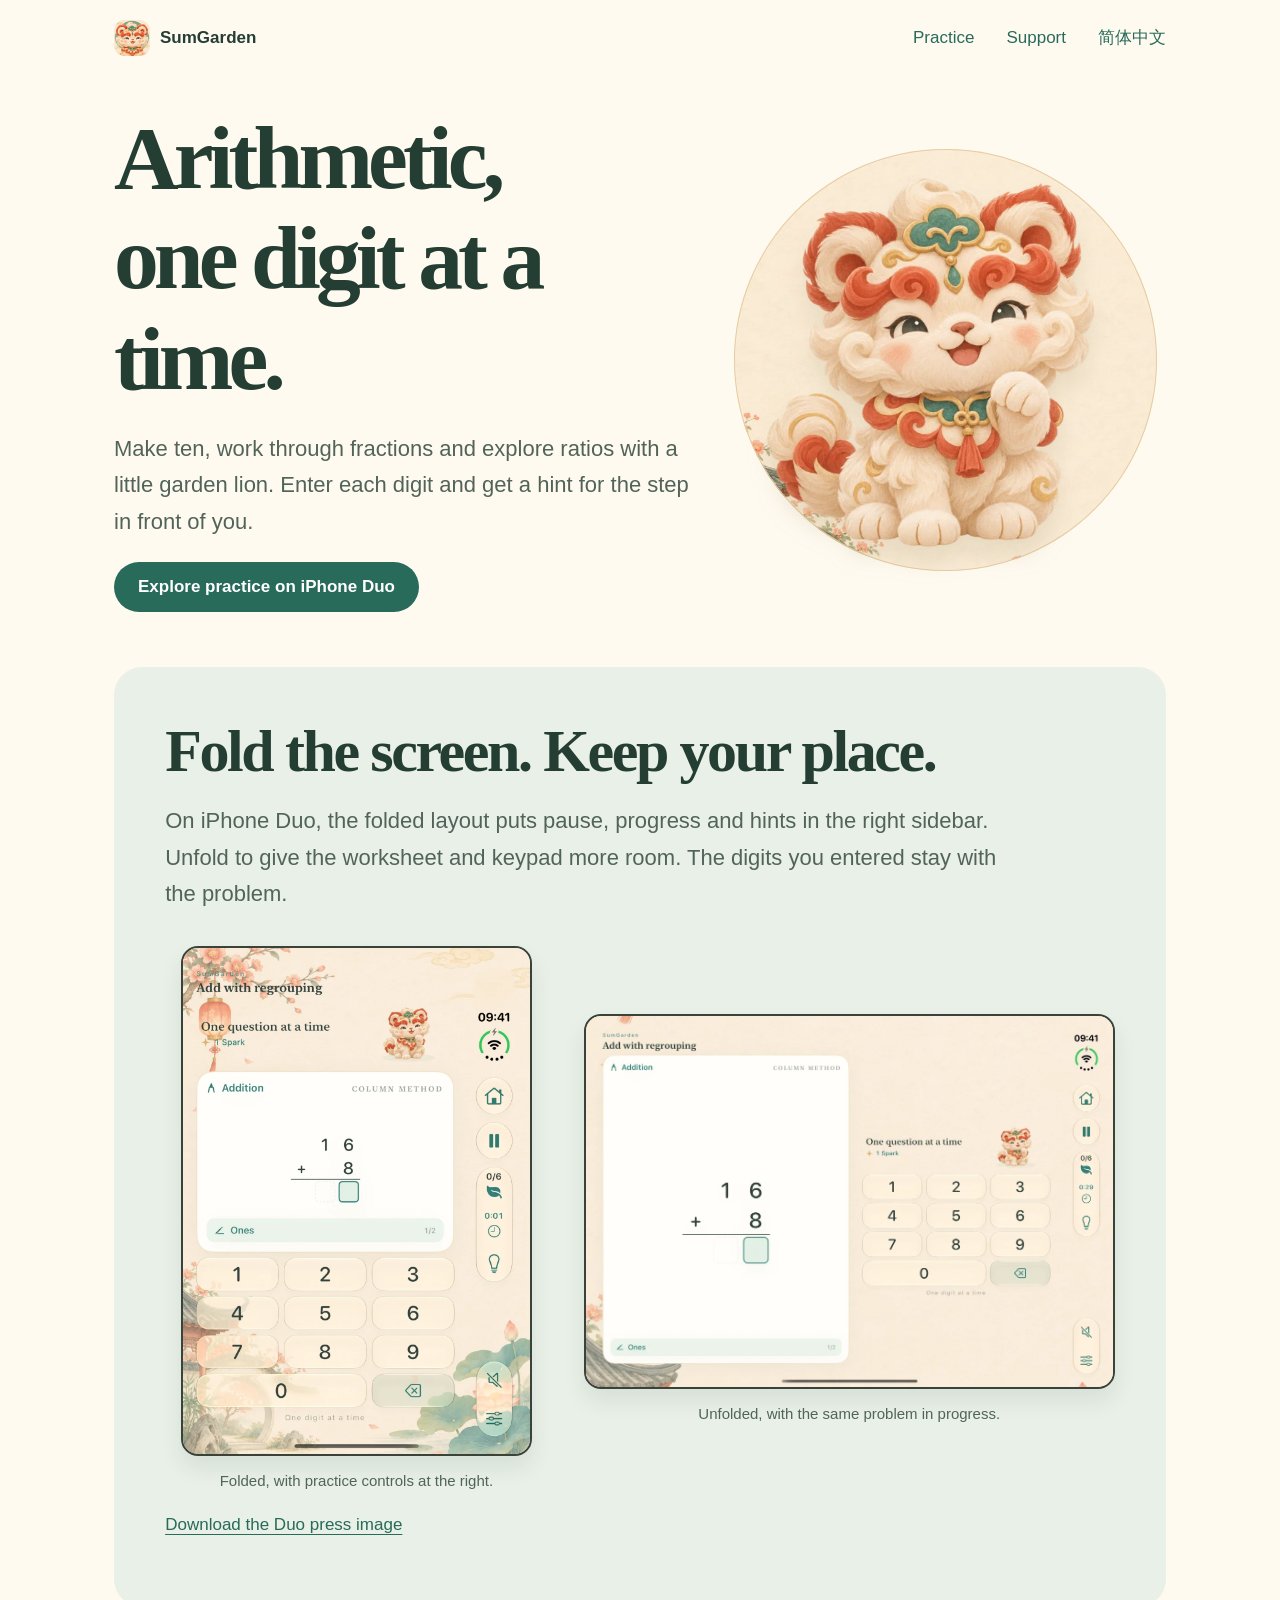
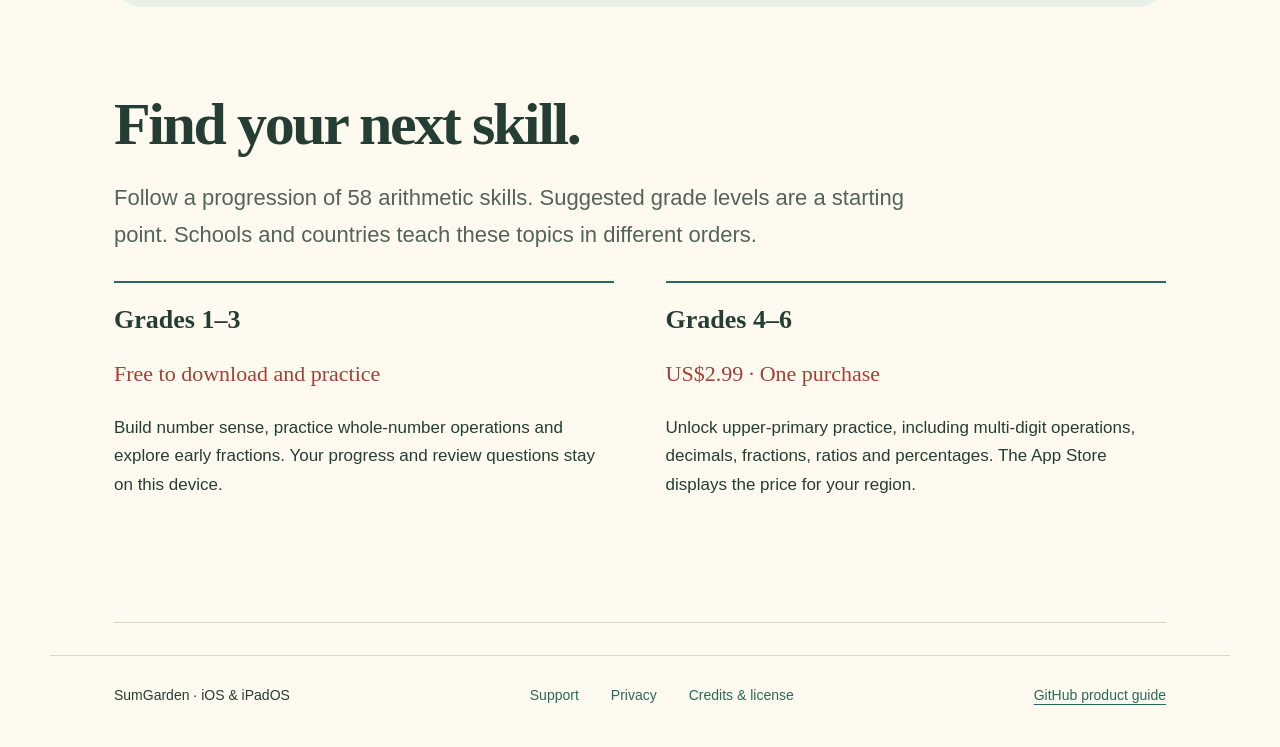
==== en/index.html @ 5d45c1f8 "Publish bilingual SumGarden guide and iPhone Duo screenshots" ====
<!doctype html><html lang="en"><head><meta charset="utf-8"><meta name="viewport" content="width=device-width,initial-scale=1"><meta name="description" content="Make ten, work through fractions and explore ratios with a little garden lion. Enter each digit and get a hint for the step in front of you."><title>SumGarden · SumGarden</title><link rel="icon" href="../assets/icon.png"><link rel="stylesheet" href="../style.css"><link rel="alternate" hreflang="zh-Hans" href="https://gptalgopro.github.io/SumGarden-Guide/zh/"></head><body><a class="skip" href="#main">Skip to content</a><header><a class="brand" href="./"><img alt="" src="../assets/icon.png">SumGarden</a><nav><a href="./#practice">Practice</a><a href="support/">Support</a><a href="../zh/">简体中文</a></nav></header><main id="main"><section class="hero"><div><h1>Arithmetic,<br>one digit at a time.</h1><p>Make ten, work through fractions and explore ratios with a little garden lion. Enter each digit and get a hint for the step in front of you.</p><a class="action" href="#duo">Explore practice on iPhone Duo</a></div><div class="hero-art"><img src="../assets/lion.webp" alt="SumGarden"></div></section><section id="duo" class="duo"><h2>Fold the screen. Keep your place.</h2><p class="intro">On iPhone Duo, the folded layout puts pause, progress and hints in the right sidebar. Unfold to give the worksheet and keypad more room. The digits you entered stay with the problem.</p><div class="gallery"><figure><a href="../assets/en-folded.webp"><img src="../assets/en-folded.webp" loading="lazy" alt="Folded, with practice controls at the right."></a><figcaption>Folded, with practice controls at the right.</figcaption></figure><figure><a href="../assets/en-open.webp"><img src="../assets/en-open.webp" loading="lazy" alt="Unfolded, with the same problem in progress."></a><figcaption>Unfolded, with the same problem in progress.</figcaption></figure></div><p><a href="../assets/en-duo-promo.png" download>Download the Duo press image</a></p></section><section id="practice" class="section"><h2>Find your next skill.</h2><p class="intro">Follow a progression of 58 arithmetic skills. Suggested grade levels are a starting point. Schools and countries teach these topics in different orders.</p><div class="columns"><article><h3>Grades 1–3</h3><p class="price">Free to download and practice</p><p>Build number sense, practice whole-number operations and explore early fractions. Your progress and review questions stay on this device.</p></article><article><h3>Grades 4–6</h3><p class="price">US$2.99 · One purchase</p><p>Unlock upper-primary practice, including multi-digit operations, decimals, fractions, ratios and percentages. The App Store displays the price for your region.</p></article></div></section></main><footer><span>SumGarden · iOS &amp; iPadOS</span><nav><a href="support/">Support</a><a href="privacy/">Privacy</a><a href="credits/">Credits &amp; license</a></nav><a href="https://github.com/GPTAlgoPro/SumGarden-Guide#readme">GitHub product guide</a></footer></body></html>
---- style.css ----
:root{color-scheme:light;--paper:#fffaf0;--ink:#243e34;--jade:#286b5b;--dim:#526459;--line:#d7d7c1;--red:#a44032}
*{box-sizing:border-box}html{scroll-behavior:smooth}body{margin:0;background:var(--paper);color:var(--ink);font:17px/1.65 -apple-system,BlinkMacSystemFont,"PingFang SC",sans-serif}a{color:var(--jade);text-underline-offset:.25em}a:focus-visible,summary:focus-visible{outline:3px solid var(--red);outline-offset:4px}img{max-width:100%;display:block}header,main,footer{max-width:1180px;margin:auto;padding-inline:clamp(20px,5vw,72px)}header,footer,nav{display:flex;align-items:center;justify-content:space-between;gap:20px}header{padding-block:20px}nav{gap:clamp(14px,3vw,32px);flex-wrap:wrap}nav a,.brand{text-decoration:none}.brand{display:flex;align-items:center;gap:10px;color:var(--ink);font-weight:700}.brand img{width:36px;border-radius:10px}.lang{border-bottom:1px solid var(--jade)}h1,h2,h3{font-family:Baskervville,"Songti SC",Georgia,serif;line-height:1.12;text-wrap:balance;margin:0}h1{font-size:clamp(46px,7vw,92px);letter-spacing:-.055em}h2{font-size:clamp(34px,5vw,60px);letter-spacing:-.04em}h3{font-size:26px}.hero{display:grid;grid-template-columns:1.15fr .85fr;align-items:center;min-height:520px;padding-block:32px 55px;gap:16px}.hero p,.intro{max-width:38em;color:var(--dim);font-size:clamp(17px,1.8vw,22px)}.hero-art{position:relative;aspect-ratio:1;display:grid;place-items:center}.hero-art:before{content:"";position:absolute;inset:2%;border-radius:50%;background:#f3e4c6 url(assets/garden.webp) center 60% / cover;box-shadow:inset 0 0 0 1px #e7cda3}.hero-art img{position:relative;width:91%;filter:drop-shadow(0 16px 11px #826e4122)}.action{display:inline-block;background:var(--jade);color:#fff;border-radius:50px;text-decoration:none;font-weight:600;padding:11px 24px}.duo{padding:clamp(24px,4vw,52px);background:#e9f0e7;border-radius:28px}.duo .intro{margin:18px 0 34px}.gallery{display:grid;grid-template-columns:.9fr 1.25fr;gap:clamp(16px,3vw,36px);align-items:center}figure{margin:0}.gallery img,.screen img{border:2px solid #3b423a;border-radius:17px;box-shadow:0 12px 22px #15372c16;width:auto;max-height:510px;margin:auto}figcaption{margin:13px 0 0;text-align:center;color:var(--dim);font-size:15px}.section{padding:clamp(44px,7vw,84px) 0;border-bottom:1px solid var(--line)}.columns{display:grid;grid-template-columns:1fr 1fr;gap:clamp(22px,4vw,60px);margin-top:28px}.columns p,.doc p{max-width:65ch}.columns article{border-top:2px solid var(--jade);padding:22px 0}.price{color:var(--red);font-family:Georgia,serif;font-size:22px}.doc{min-height:66vh;max-width:880px;padding-block:48px}.doc h1{font-size:clamp(38px,6vw,66px)}.doc h2{font-size:27px;margin:35px 0 12px}.doc details{border-top:1px solid var(--line);padding:18px 0}.doc summary{cursor:pointer;font-weight:650}.doc p{color:var(--dim)}footer{margin-top:32px;padding-block:28px 40px;border-top:1px solid var(--line);flex-wrap:wrap;font-size:14px}.skip{position:absolute;top:-90px;background:#fff;padding:8px}.skip:focus{top:0}@media(max-width:680px){header{align-items:flex-start}nav{font-size:14px;gap:10px}.hero{grid-template-columns:1fr;min-height:0;padding:34px 0}.hero-art{width:min(75vw,300px);margin:auto}.gallery,.columns{grid-template-columns:1fr}.gallery img{max-height:390px}.duo{padding:22px 15px}.columns{gap:6px}.brand{white-space:nowrap}.doc{padding-top:28px}}@media(prefers-reduced-motion:reduce){html{scroll-behavior:auto}}
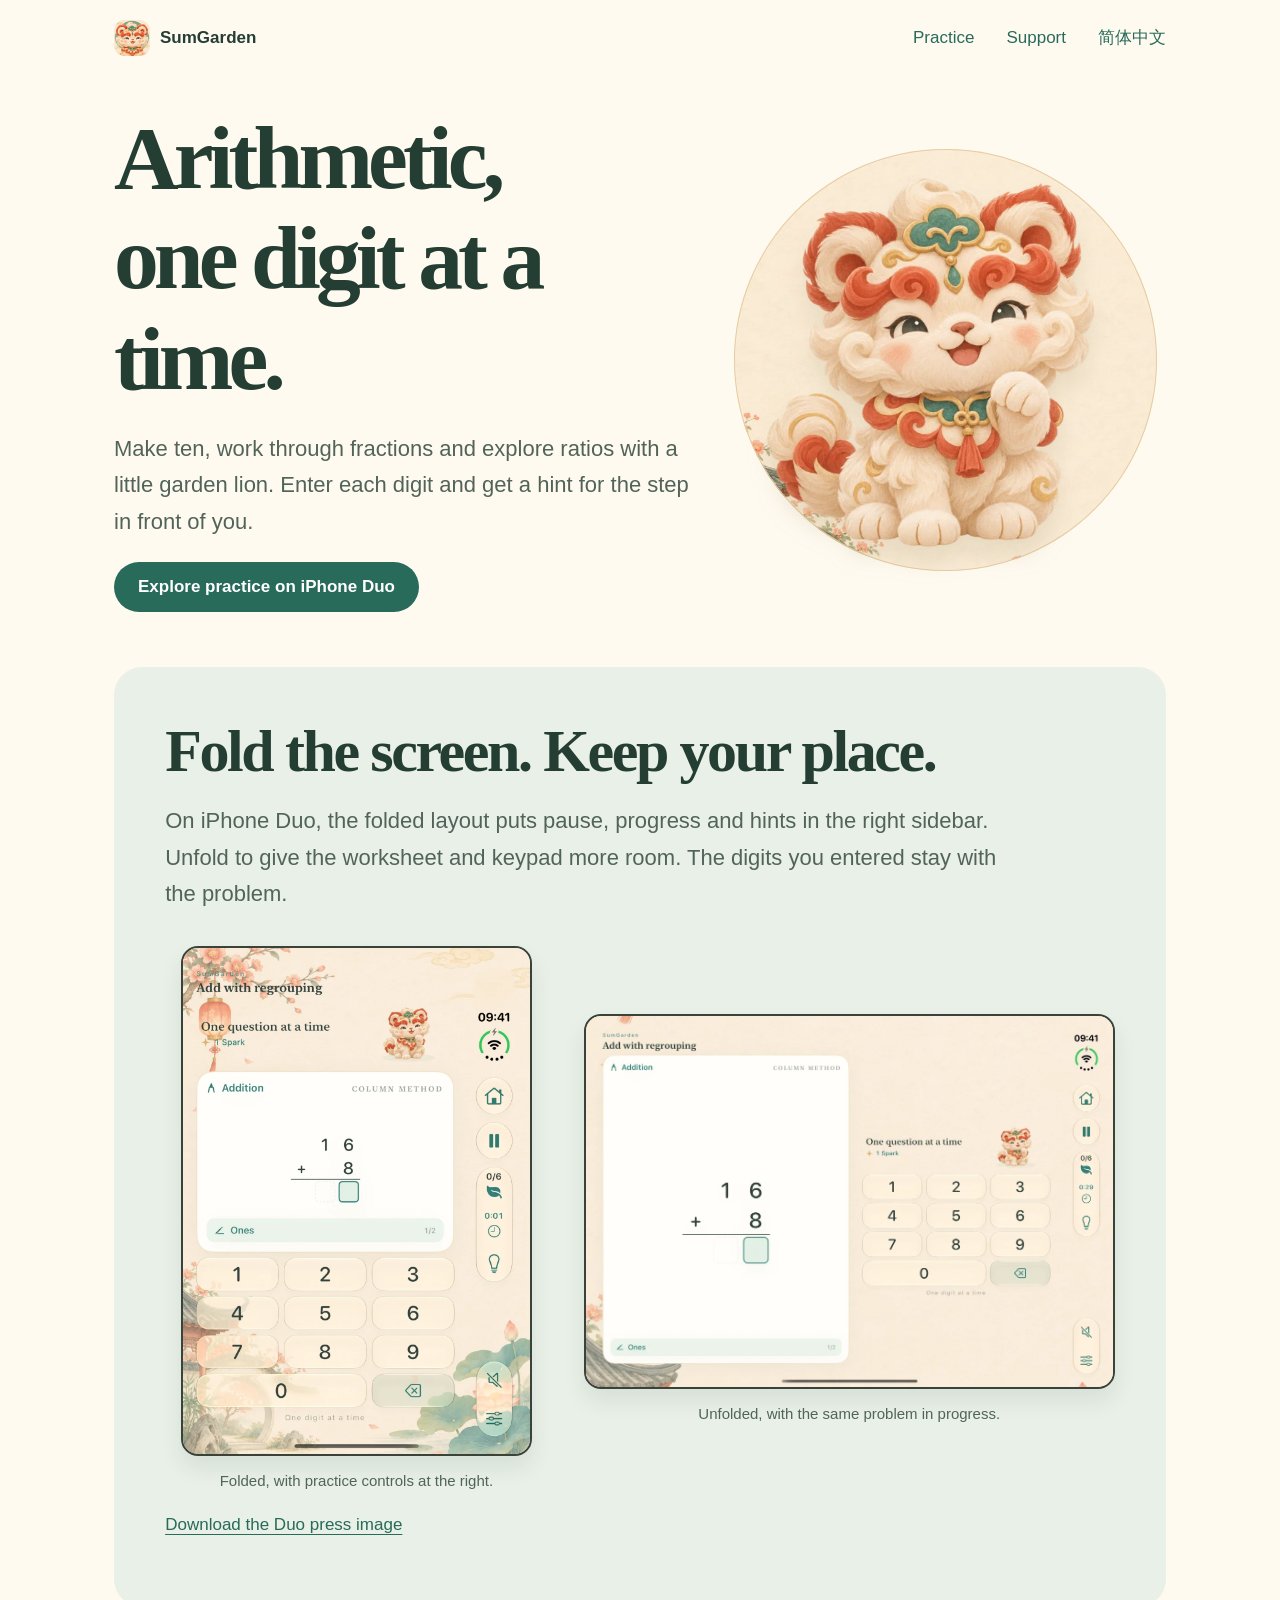
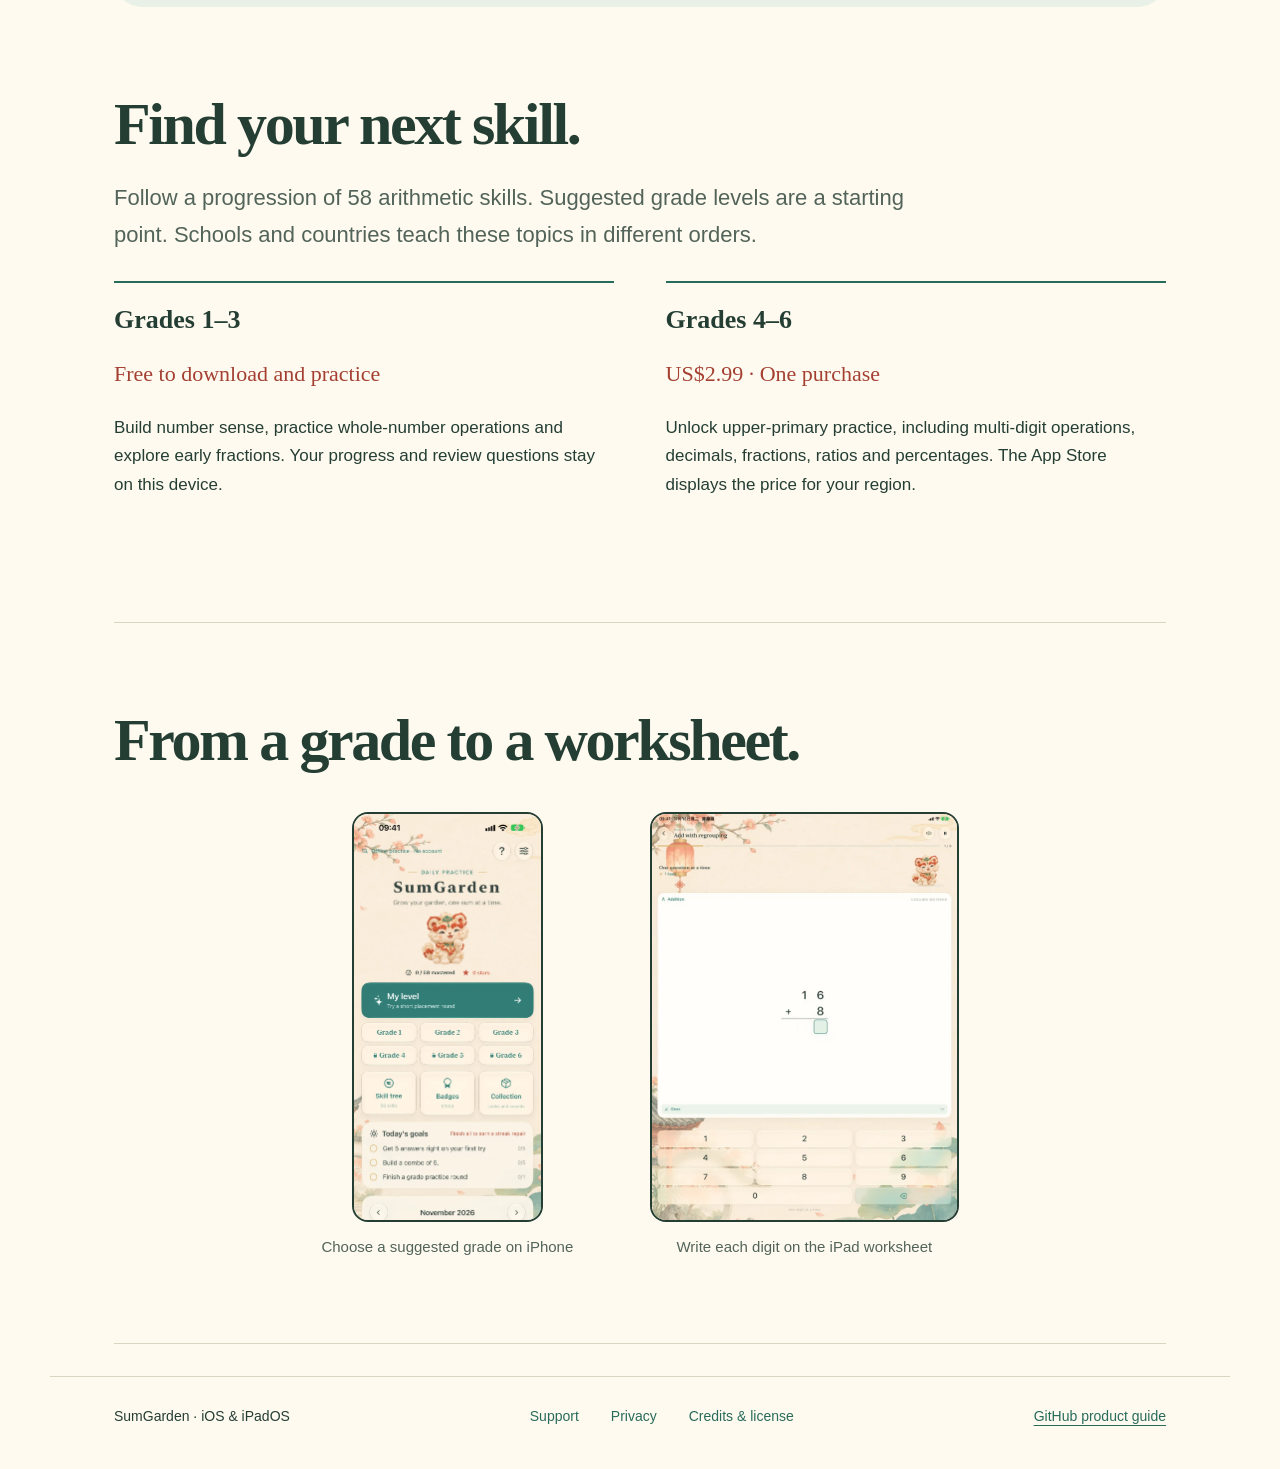
==== commit 8b5b0dee: "Show phone and iPad practice alongside Duo layouts" ====
--- a/en/index.html
+++ b/en/index.html
@@ -1 +1,143 @@
-<!doctype html><html lang="en"><head><meta charset="utf-8"><meta name="viewport" content="width=device-width,initial-scale=1"><meta name="description" content="Make ten, work through fractions and explore ratios with a little garden lion. Enter each digit and get a hint for the step in front of you."><title>SumGarden · SumGarden</title><link rel="icon" href="../assets/icon.png"><link rel="stylesheet" href="../style.css"><link rel="alternate" hreflang="zh-Hans" href="https://gptalgopro.github.io/SumGarden-Guide/zh/"></head><body><a class="skip" href="#main">Skip to content</a><header><a class="brand" href="./"><img alt="" src="../assets/icon.png">SumGarden</a><nav><a href="./#practice">Practice</a><a href="support/">Support</a><a href="../zh/">简体中文</a></nav></header><main id="main"><section class="hero"><div><h1>Arithmetic,<br>one digit at a time.</h1><p>Make ten, work through fractions and explore ratios with a little garden lion. Enter each digit and get a hint for the step in front of you.</p><a class="action" href="#duo">Explore practice on iPhone Duo</a></div><div class="hero-art"><img src="../assets/lion.webp" alt="SumGarden"></div></section><section id="duo" class="duo"><h2>Fold the screen. Keep your place.</h2><p class="intro">On iPhone Duo, the folded layout puts pause, progress and hints in the right sidebar. Unfold to give the worksheet and keypad more room. The digits you entered stay with the problem.</p><div class="gallery"><figure><a href="../assets/en-folded.webp"><img src="../assets/en-folded.webp" loading="lazy" alt="Folded, with practice controls at the right."></a><figcaption>Folded, with practice controls at the right.</figcaption></figure><figure><a href="../assets/en-open.webp"><img src="../assets/en-open.webp" loading="lazy" alt="Unfolded, with the same problem in progress."></a><figcaption>Unfolded, with the same problem in progress.</figcaption></figure></div><p><a href="../assets/en-duo-promo.png" download>Download the Duo press image</a></p></section><section id="practice" class="section"><h2>Find your next skill.</h2><p class="intro">Follow a progression of 58 arithmetic skills. Suggested grade levels are a starting point. Schools and countries teach these topics in different orders.</p><div class="columns"><article><h3>Grades 1–3</h3><p class="price">Free to download and practice</p><p>Build number sense, practice whole-number operations and explore early fractions. Your progress and review questions stay on this device.</p></article><article><h3>Grades 4–6</h3><p class="price">US$2.99 · One purchase</p><p>Unlock upper-primary practice, including multi-digit operations, decimals, fractions, ratios and percentages. The App Store displays the price for your region.</p></article></div></section></main><footer><span>SumGarden · iOS &amp; iPadOS</span><nav><a href="support/">Support</a><a href="privacy/">Privacy</a><a href="credits/">Credits &amp; license</a></nav><a href="https://github.com/GPTAlgoPro/SumGarden-Guide#readme">GitHub product guide</a></footer></body></html>+<!doctype html>
+<html lang="en">
+  <head>
+    <meta charset="utf-8" />
+    <meta name="viewport" content="width=device-width,initial-scale=1" />
+    <meta
+      name="description"
+      content="Make ten, work through fractions and explore ratios with a little garden lion. Enter each digit and get a hint for the step in front of you."
+    />
+    <title>SumGarden · SumGarden</title>
+    <link rel="icon" href="../assets/icon.png" />
+    <link rel="stylesheet" href="../style.css" />
+    <link
+      rel="alternate"
+      hreflang="zh-Hans"
+      href="https://gptalgopro.github.io/SumGarden-Guide/zh/"
+    />
+  </head>
+  <body>
+    <a class="skip" href="#main">Skip to content</a>
+    <header>
+      <a class="brand" href="./"
+        ><img alt="" src="../assets/icon.png" />SumGarden</a
+      >
+      <nav>
+        <a href="./#practice">Practice</a><a href="support/">Support</a
+        ><a href="../zh/">简体中文</a>
+      </nav>
+    </header>
+    <main id="main">
+      <section class="hero">
+        <div>
+          <h1>Arithmetic,<br />one digit at a time.</h1>
+          <p>
+            Make ten, work through fractions and explore ratios with a little
+            garden lion. Enter each digit and get a hint for the step in front
+            of you.
+          </p>
+          <a class="action" href="#duo">Explore practice on iPhone Duo</a>
+        </div>
+        <div class="hero-art">
+          <img src="../assets/lion.webp" alt="SumGarden" />
+        </div>
+      </section>
+      <section id="duo" class="duo">
+        <h2>Fold the screen. Keep your place.</h2>
+        <p class="intro">
+          On iPhone Duo, the folded layout puts pause, progress and hints in the
+          right sidebar. Unfold to give the worksheet and keypad more room. The
+          digits you entered stay with the problem.
+        </p>
+        <div class="gallery">
+          <figure>
+            <a href="../assets/en-folded.webp"
+              ><img
+                src="../assets/en-folded.webp"
+                loading="lazy"
+                alt="Folded, with practice controls at the right."
+            /></a>
+            <figcaption>
+              Folded, with practice controls at the right.
+            </figcaption>
+          </figure>
+          <figure>
+            <a href="../assets/en-open.webp"
+              ><img
+                src="../assets/en-open.webp"
+                loading="lazy"
+                alt="Unfolded, with the same problem in progress."
+            /></a>
+            <figcaption>
+              Unfolded, with the same problem in progress.
+            </figcaption>
+          </figure>
+        </div>
+        <p>
+          <a href="../assets/en-duo-promo.png" download
+            >Download the Duo press image</a
+          >
+        </p>
+      </section>
+      <section id="practice" class="section">
+        <h2>Find your next skill.</h2>
+        <p class="intro">
+          Follow a progression of 58 arithmetic skills. Suggested grade levels
+          are a starting point. Schools and countries teach these topics in
+          different orders.
+        </p>
+        <div class="columns">
+          <article>
+            <h3>Grades 1–3</h3>
+            <p class="price">Free to download and practice</p>
+            <p>
+              Build number sense, practice whole-number operations and explore
+              early fractions. Your progress and review questions stay on this
+              device.
+            </p>
+          </article>
+          <article>
+            <h3>Grades 4–6</h3>
+            <p class="price">US$2.99 · One purchase</p>
+            <p>
+              Unlock upper-primary practice, including multi-digit operations,
+              decimals, fractions, ratios and percentages. The App Store
+              displays the price for your region.
+            </p>
+          </article>
+        </div>
+      </section>
+      <section class="section">
+        <h2>From a grade to a worksheet.</h2>
+        <div class="screens-row">
+          <figure>
+            <img
+              loading="lazy"
+              src="../assets/en-phone.webp"
+              alt="Choose a suggested grade on iPhone"
+            />
+            <figcaption>Choose a suggested grade on iPhone</figcaption>
+          </figure>
+          <figure>
+            <img
+              loading="lazy"
+              src="../assets/en-pad.webp"
+              alt="Write each digit on the iPad worksheet"
+            />
+            <figcaption>Write each digit on the iPad worksheet</figcaption>
+          </figure>
+        </div>
+      </section>
+    </main>
+    <footer>
+      <span>SumGarden · iOS &amp; iPadOS</span>
+      <nav>
+        <a href="support/">Support</a><a href="privacy/">Privacy</a
+        ><a href="credits/">Credits &amp; license</a>
+      </nav>
+      <a href="https://github.com/GPTAlgoPro/SumGarden-Guide#readme"
+        >GitHub product guide</a
+      >
+    </footer>
+  </body>
+</html>
--- a/style.css
+++ b/style.css
@@ -1,2 +1,306 @@
-:root{color-scheme:light;--paper:#fffaf0;--ink:#243e34;--jade:#286b5b;--dim:#526459;--line:#d7d7c1;--red:#a44032}
-*{box-sizing:border-box}html{scroll-behavior:smooth}body{margin:0;background:var(--paper);color:var(--ink);font:17px/1.65 -apple-system,BlinkMacSystemFont,"PingFang SC",sans-serif}a{color:var(--jade);text-underline-offset:.25em}a:focus-visible,summary:focus-visible{outline:3px solid var(--red);outline-offset:4px}img{max-width:100%;display:block}header,main,footer{max-width:1180px;margin:auto;padding-inline:clamp(20px,5vw,72px)}header,footer,nav{display:flex;align-items:center;justify-content:space-between;gap:20px}header{padding-block:20px}nav{gap:clamp(14px,3vw,32px);flex-wrap:wrap}nav a,.brand{text-decoration:none}.brand{display:flex;align-items:center;gap:10px;color:var(--ink);font-weight:700}.brand img{width:36px;border-radius:10px}.lang{border-bottom:1px solid var(--jade)}h1,h2,h3{font-family:Baskervville,"Songti SC",Georgia,serif;line-height:1.12;text-wrap:balance;margin:0}h1{font-size:clamp(46px,7vw,92px);letter-spacing:-.055em}h2{font-size:clamp(34px,5vw,60px);letter-spacing:-.04em}h3{font-size:26px}.hero{display:grid;grid-template-columns:1.15fr .85fr;align-items:center;min-height:520px;padding-block:32px 55px;gap:16px}.hero p,.intro{max-width:38em;color:var(--dim);font-size:clamp(17px,1.8vw,22px)}.hero-art{position:relative;aspect-ratio:1;display:grid;place-items:center}.hero-art:before{content:"";position:absolute;inset:2%;border-radius:50%;background:#f3e4c6 url(assets/garden.webp) center 60% / cover;box-shadow:inset 0 0 0 1px #e7cda3}.hero-art img{position:relative;width:91%;filter:drop-shadow(0 16px 11px #826e4122)}.action{display:inline-block;background:var(--jade);color:#fff;border-radius:50px;text-decoration:none;font-weight:600;padding:11px 24px}.duo{padding:clamp(24px,4vw,52px);background:#e9f0e7;border-radius:28px}.duo .intro{margin:18px 0 34px}.gallery{display:grid;grid-template-columns:.9fr 1.25fr;gap:clamp(16px,3vw,36px);align-items:center}figure{margin:0}.gallery img,.screen img{border:2px solid #3b423a;border-radius:17px;box-shadow:0 12px 22px #15372c16;width:auto;max-height:510px;margin:auto}figcaption{margin:13px 0 0;text-align:center;color:var(--dim);font-size:15px}.section{padding:clamp(44px,7vw,84px) 0;border-bottom:1px solid var(--line)}.columns{display:grid;grid-template-columns:1fr 1fr;gap:clamp(22px,4vw,60px);margin-top:28px}.columns p,.doc p{max-width:65ch}.columns article{border-top:2px solid var(--jade);padding:22px 0}.price{color:var(--red);font-family:Georgia,serif;font-size:22px}.doc{min-height:66vh;max-width:880px;padding-block:48px}.doc h1{font-size:clamp(38px,6vw,66px)}.doc h2{font-size:27px;margin:35px 0 12px}.doc details{border-top:1px solid var(--line);padding:18px 0}.doc summary{cursor:pointer;font-weight:650}.doc p{color:var(--dim)}footer{margin-top:32px;padding-block:28px 40px;border-top:1px solid var(--line);flex-wrap:wrap;font-size:14px}.skip{position:absolute;top:-90px;background:#fff;padding:8px}.skip:focus{top:0}@media(max-width:680px){header{align-items:flex-start}nav{font-size:14px;gap:10px}.hero{grid-template-columns:1fr;min-height:0;padding:34px 0}.hero-art{width:min(75vw,300px);margin:auto}.gallery,.columns{grid-template-columns:1fr}.gallery img{max-height:390px}.duo{padding:22px 15px}.columns{gap:6px}.brand{white-space:nowrap}.doc{padding-top:28px}}@media(prefers-reduced-motion:reduce){html{scroll-behavior:auto}}
+:root {
+  color-scheme: light;
+  --paper: #fffaf0;
+  --ink: #243e34;
+  --jade: #286b5b;
+  --dim: #526459;
+  --line: #d7d7c1;
+  --red: #a44032;
+}
+* {
+  box-sizing: border-box;
+}
+html {
+  scroll-behavior: smooth;
+}
+body {
+  margin: 0;
+  background: var(--paper);
+  color: var(--ink);
+  font:
+    17px/1.65 -apple-system,
+    BlinkMacSystemFont,
+    "PingFang SC",
+    sans-serif;
+}
+a {
+  color: var(--jade);
+  text-underline-offset: 0.25em;
+}
+a:focus-visible,
+summary:focus-visible {
+  outline: 3px solid var(--red);
+  outline-offset: 4px;
+}
+img {
+  max-width: 100%;
+  display: block;
+}
+header,
+main,
+footer {
+  max-width: 1180px;
+  margin: auto;
+  padding-inline: clamp(20px, 5vw, 72px);
+}
+header,
+footer,
+nav {
+  display: flex;
+  align-items: center;
+  justify-content: space-between;
+  gap: 20px;
+}
+header {
+  padding-block: 20px;
+}
+nav {
+  gap: clamp(14px, 3vw, 32px);
+  flex-wrap: wrap;
+}
+nav a,
+.brand {
+  text-decoration: none;
+}
+.brand {
+  display: flex;
+  align-items: center;
+  gap: 10px;
+  color: var(--ink);
+  font-weight: 700;
+}
+.brand img {
+  width: 36px;
+  border-radius: 10px;
+}
+.lang {
+  border-bottom: 1px solid var(--jade);
+}
+h1,
+h2,
+h3 {
+  font-family: Baskervville, "Songti SC", Georgia, serif;
+  line-height: 1.12;
+  text-wrap: balance;
+  margin: 0;
+}
+h1 {
+  font-size: clamp(46px, 7vw, 92px);
+  letter-spacing: -0.055em;
+}
+h2 {
+  font-size: clamp(34px, 5vw, 60px);
+  letter-spacing: -0.04em;
+}
+h3 {
+  font-size: 26px;
+}
+.hero {
+  display: grid;
+  grid-template-columns: 1.15fr 0.85fr;
+  align-items: center;
+  min-height: 520px;
+  padding-block: 32px 55px;
+  gap: 16px;
+}
+.hero p,
+.intro {
+  max-width: 38em;
+  color: var(--dim);
+  font-size: clamp(17px, 1.8vw, 22px);
+}
+.hero-art {
+  position: relative;
+  aspect-ratio: 1;
+  display: grid;
+  place-items: center;
+}
+.hero-art:before {
+  content: "";
+  position: absolute;
+  inset: 2%;
+  border-radius: 50%;
+  background: #f3e4c6 url(assets/garden.webp) center 60% / cover;
+  box-shadow: inset 0 0 0 1px #e7cda3;
+}
+.hero-art img {
+  position: relative;
+  width: 91%;
+  filter: drop-shadow(0 16px 11px #826e4122);
+}
+.action {
+  display: inline-block;
+  background: var(--jade);
+  color: #fff;
+  border-radius: 50px;
+  text-decoration: none;
+  font-weight: 600;
+  padding: 11px 24px;
+}
+.duo {
+  padding: clamp(24px, 4vw, 52px);
+  background: #e9f0e7;
+  border-radius: 28px;
+}
+.duo .intro {
+  margin: 18px 0 34px;
+}
+.gallery {
+  display: grid;
+  grid-template-columns: 0.9fr 1.25fr;
+  gap: clamp(16px, 3vw, 36px);
+  align-items: center;
+}
+figure {
+  margin: 0;
+}
+.gallery img,
+.screen img {
+  border: 2px solid #3b423a;
+  border-radius: 17px;
+  box-shadow: 0 12px 22px #15372c16;
+  width: auto;
+  max-height: 510px;
+  margin: auto;
+}
+figcaption {
+  margin: 13px 0 0;
+  text-align: center;
+  color: var(--dim);
+  font-size: 15px;
+}
+.section {
+  padding: clamp(44px, 7vw, 84px) 0;
+  border-bottom: 1px solid var(--line);
+}
+.columns {
+  display: grid;
+  grid-template-columns: 1fr 1fr;
+  gap: clamp(22px, 4vw, 60px);
+  margin-top: 28px;
+}
+.columns p,
+.doc p {
+  max-width: 65ch;
+}
+.columns article {
+  border-top: 2px solid var(--jade);
+  padding: 22px 0;
+}
+.price {
+  color: var(--red);
+  font-family: Georgia, serif;
+  font-size: 22px;
+}
+.doc {
+  min-height: 66vh;
+  max-width: 880px;
+  padding-block: 48px;
+}
+.doc h1 {
+  font-size: clamp(38px, 6vw, 66px);
+}
+.doc h2 {
+  font-size: 27px;
+  margin: 35px 0 12px;
+}
+.doc details {
+  border-top: 1px solid var(--line);
+  padding: 18px 0;
+}
+.doc summary {
+  cursor: pointer;
+  font-weight: 650;
+}
+.doc p {
+  color: var(--dim);
+}
+footer {
+  margin-top: 32px;
+  padding-block: 28px 40px;
+  border-top: 1px solid var(--line);
+  flex-wrap: wrap;
+  font-size: 14px;
+}
+.skip {
+  position: absolute;
+  top: -90px;
+  background: #fff;
+  padding: 8px;
+}
+.skip:focus {
+  top: 0;
+}
+@media (max-width: 680px) {
+  header {
+    align-items: flex-start;
+  }
+  nav {
+    font-size: 14px;
+    gap: 10px;
+  }
+  .hero {
+    grid-template-columns: 1fr;
+    min-height: 0;
+    padding: 34px 0;
+  }
+  .hero-art {
+    width: min(75vw, 300px);
+    margin: auto;
+  }
+  .gallery,
+  .columns {
+    grid-template-columns: 1fr;
+  }
+  .gallery img {
+    max-height: 390px;
+  }
+  .duo {
+    padding: 22px 15px;
+  }
+  .columns {
+    gap: 6px;
+  }
+  .brand {
+    white-space: nowrap;
+  }
+  .doc {
+    padding-top: 28px;
+  }
+}
+@media (prefers-reduced-motion: reduce) {
+  html {
+    scroll-behavior: auto;
+  }
+}
+
+.screens-row {
+  display: flex;
+  align-items: end;
+  justify-content: center;
+  gap: clamp(16px, 6vw, 85px);
+  margin: 38px 0 0;
+}
+.screens-row img {
+  max-height: 410px;
+  border: 2px solid var(--ink);
+  border-radius: 16px;
+  margin: auto;
+}
+.screens-row figure {
+  min-width: 0;
+}
+.screens-row img {
+  object-fit: contain;
+}
+@media (max-width: 680px) {
+  .screens-row {
+    align-items: center;
+  }
+  .screens-row figure:first-child {
+    flex: 0 0 34%;
+  }
+  .screens-row figcaption {
+    font-size: 12px;
+  }
+}
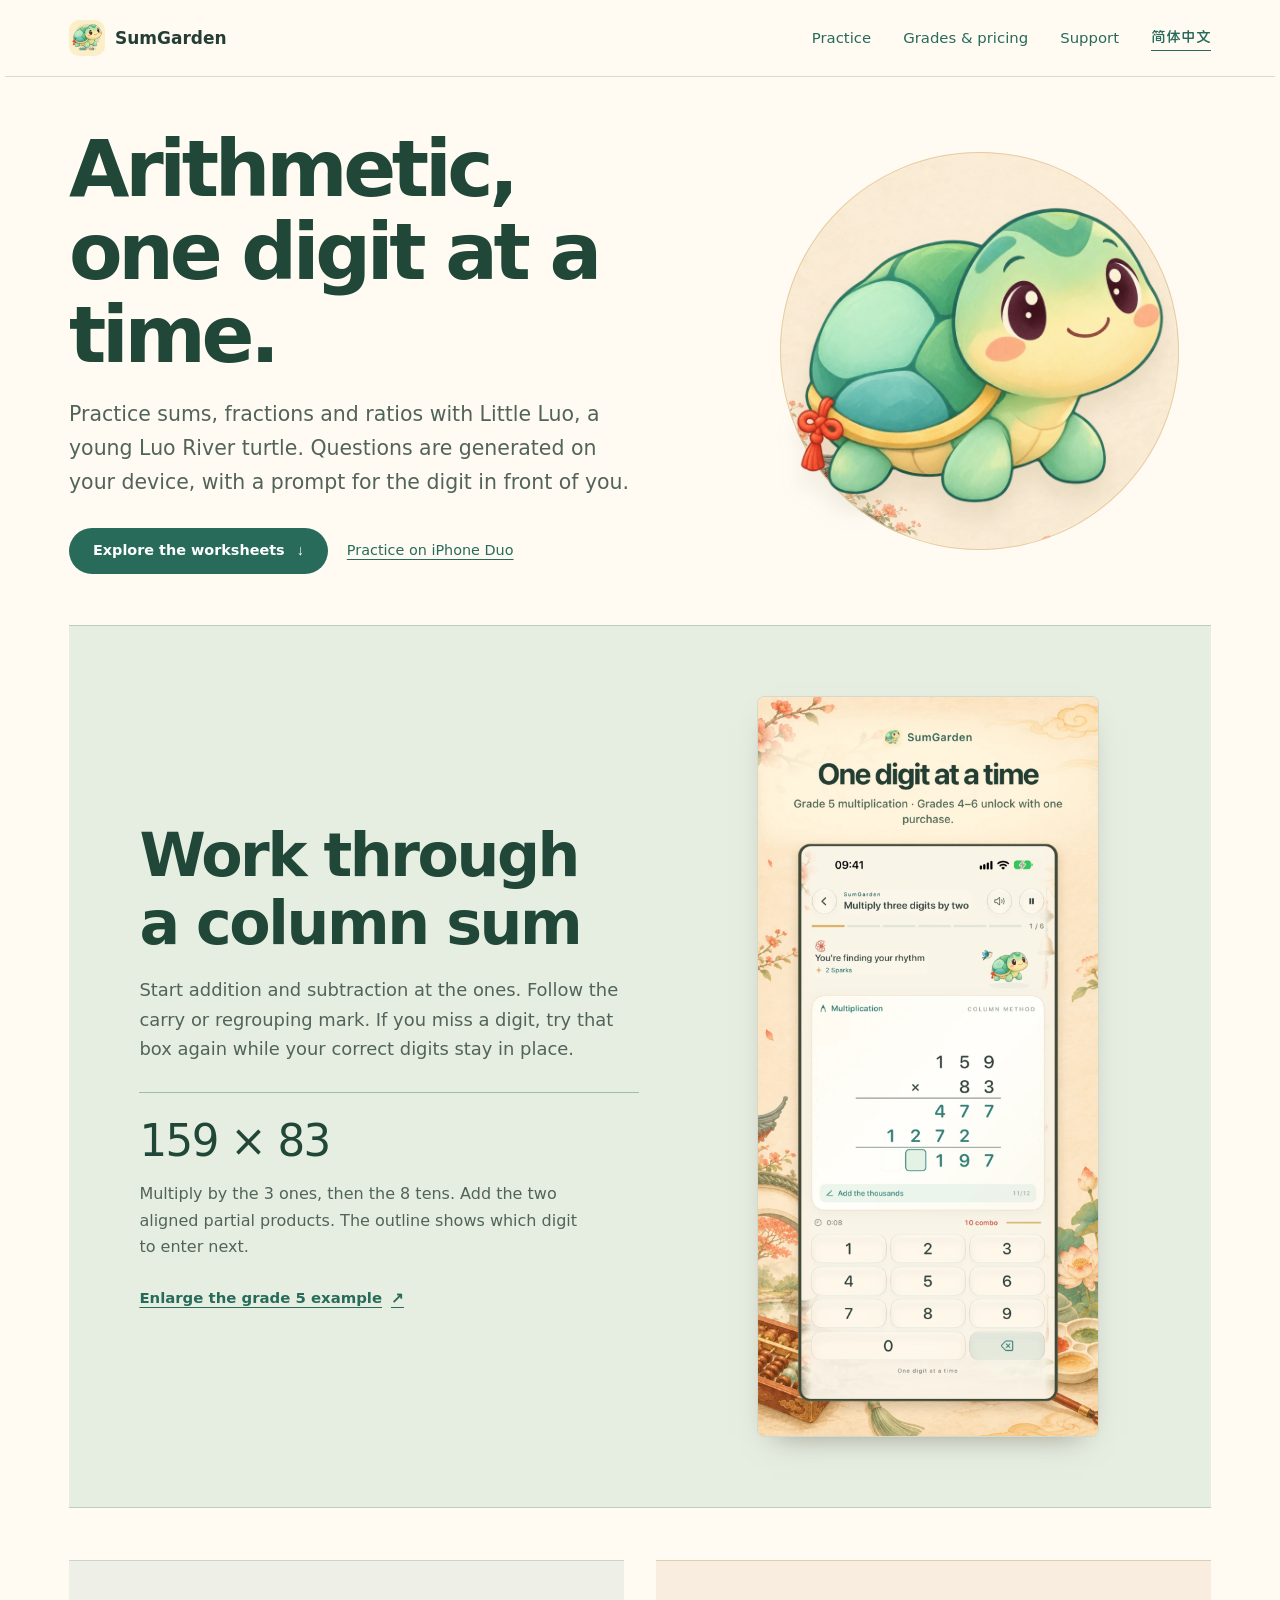
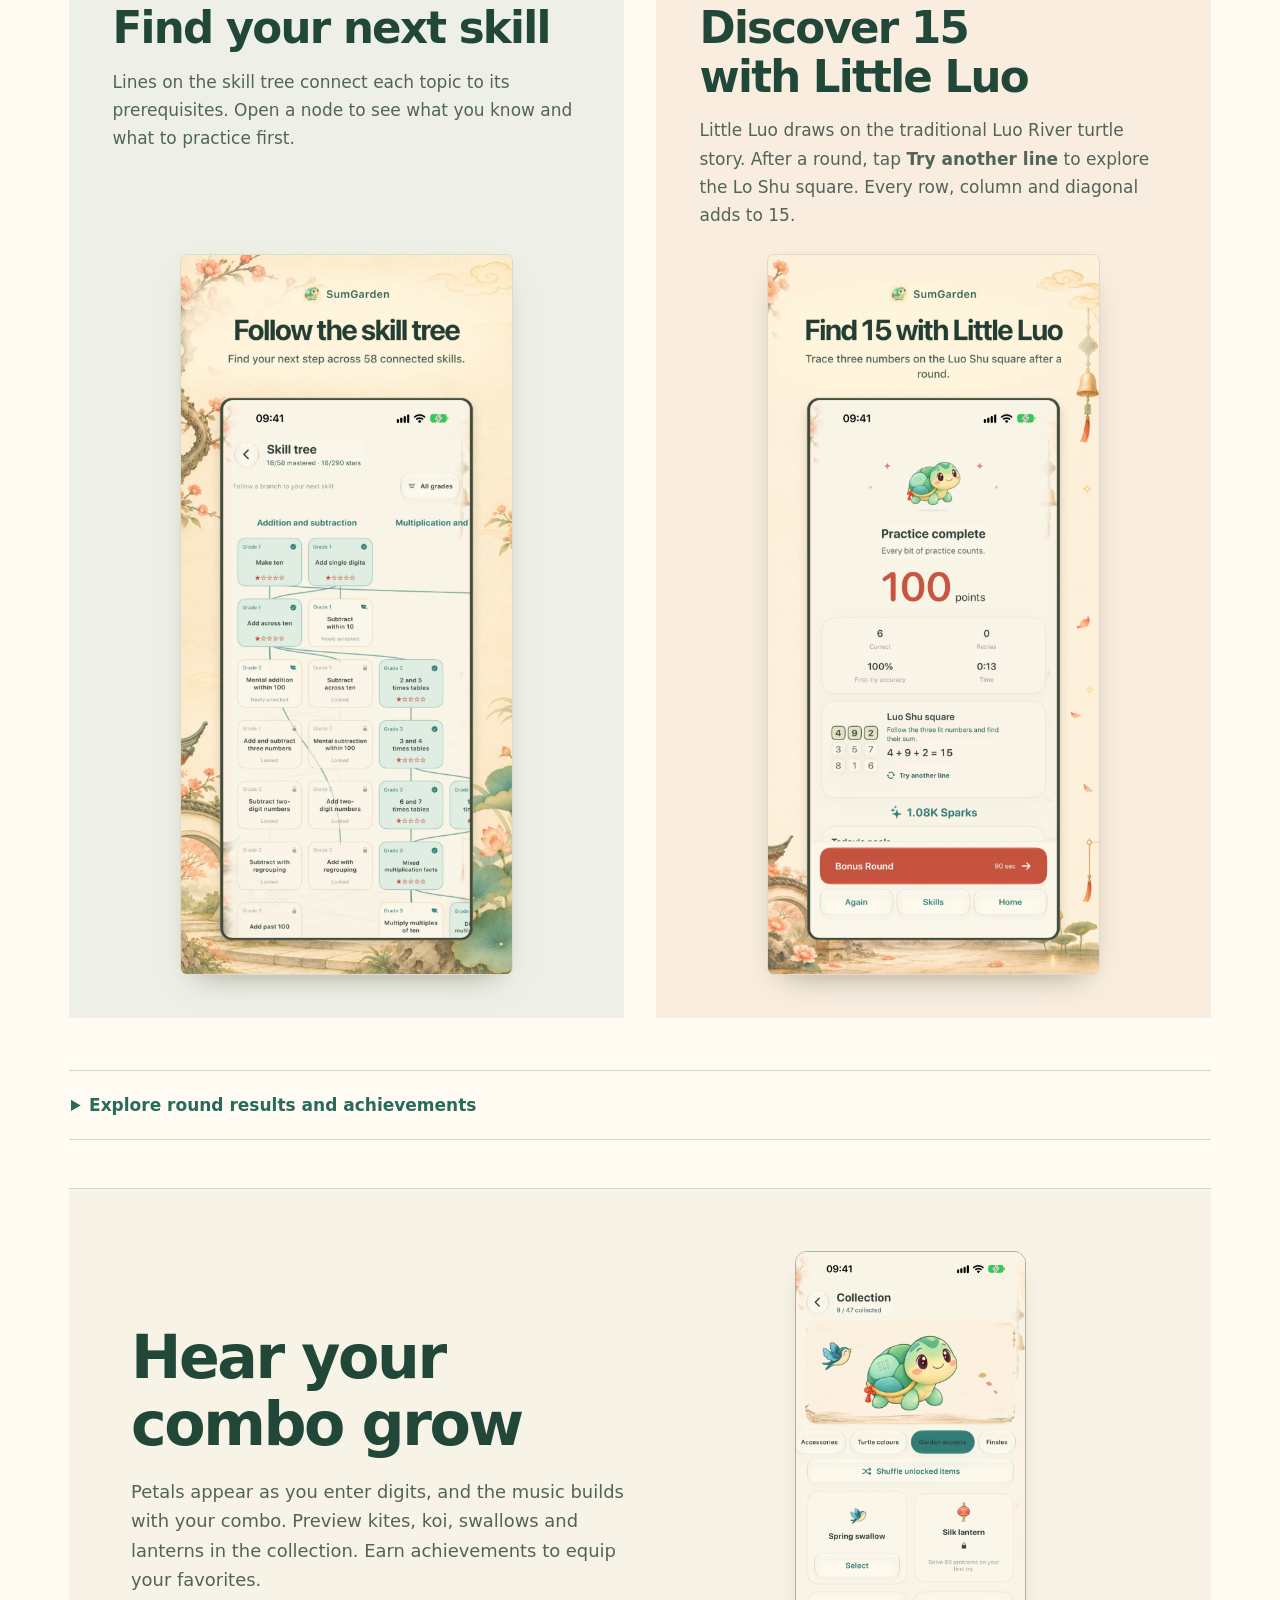
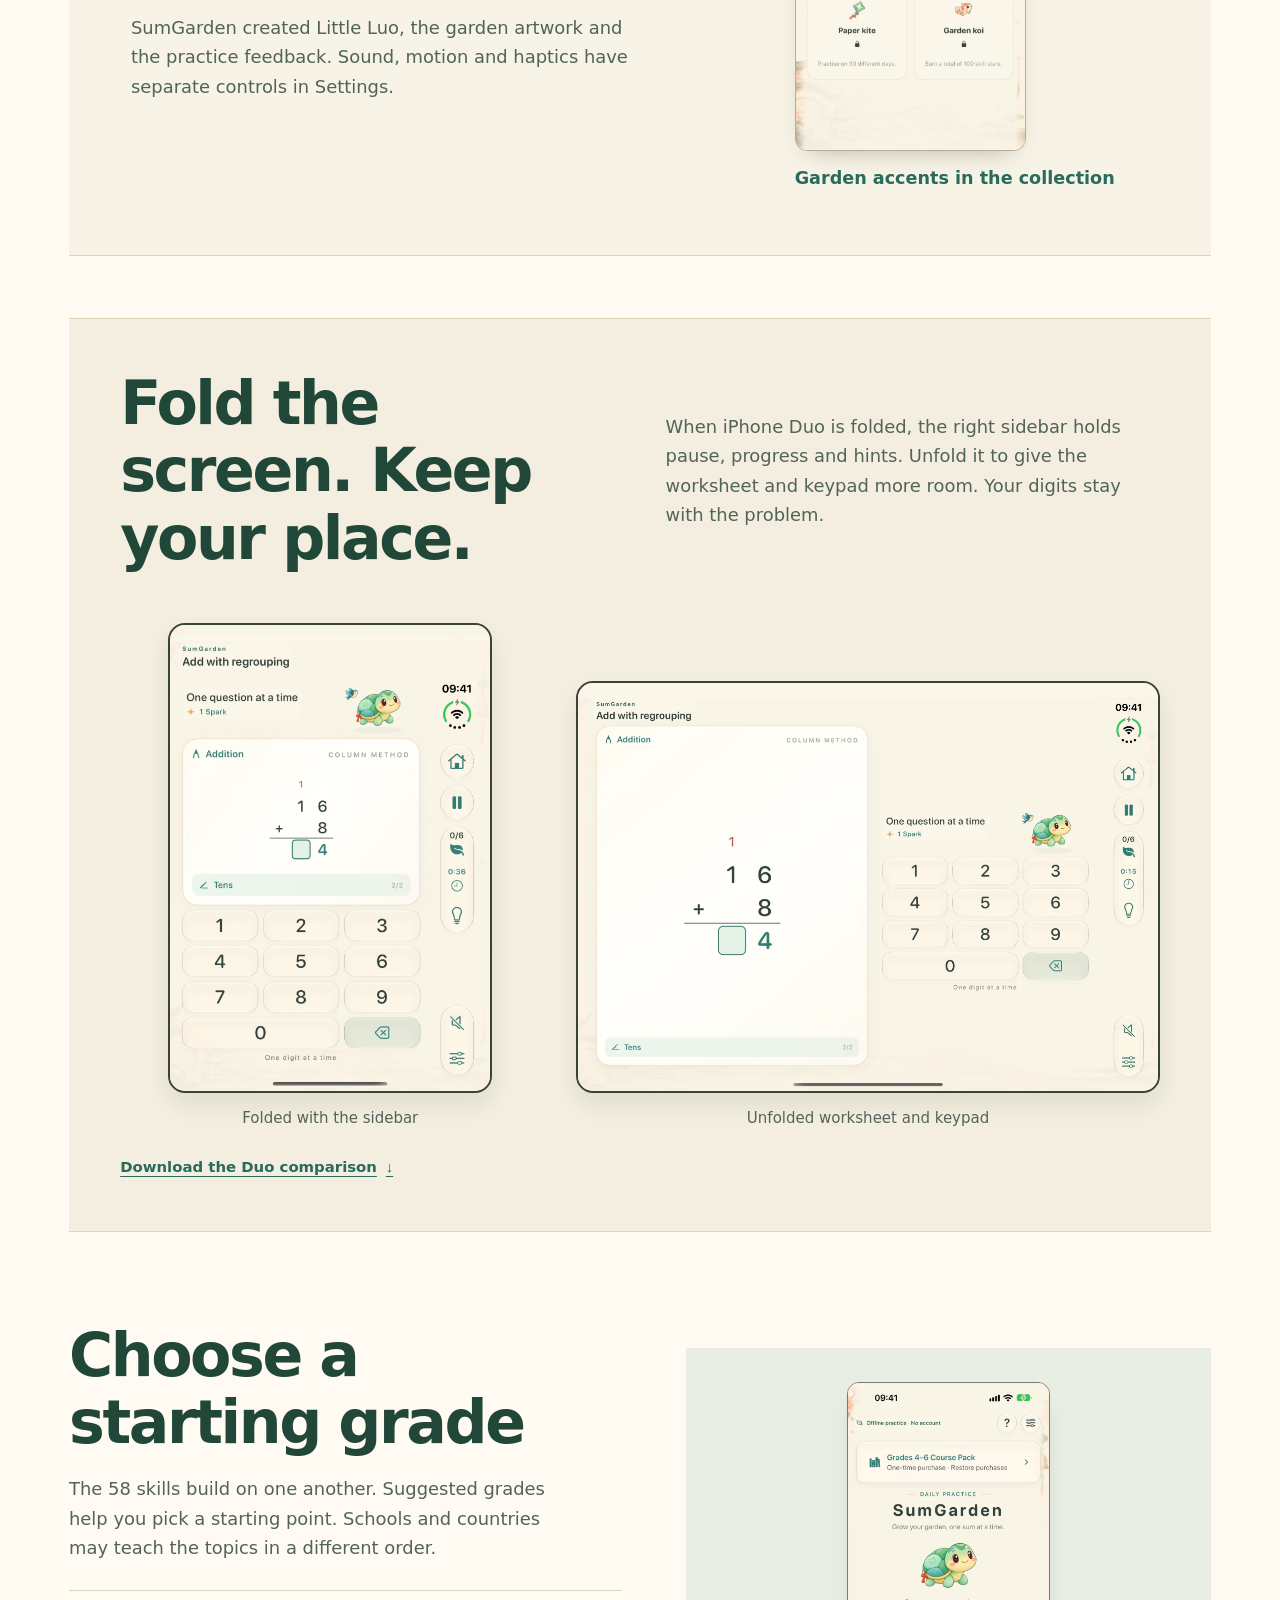
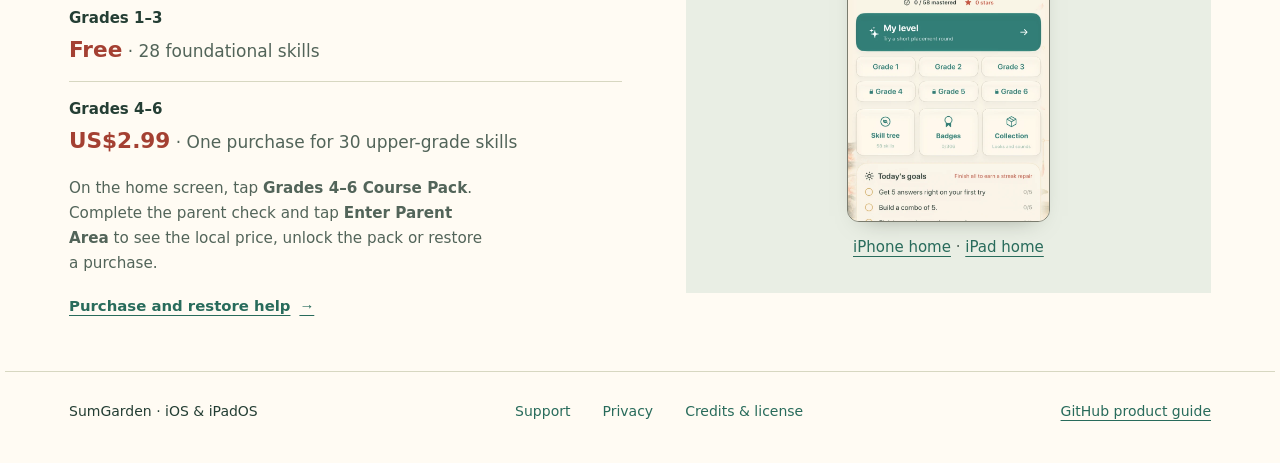
==== commit a29fe3f8: "Introduce Little Luo throughout the bilingual SumGarden guide" ====
--- a/en/index.html
+++ b/en/index.html
@@ -1,143 +1,100 @@
 <!doctype html>
 <html lang="en">
-  <head>
-    <meta charset="utf-8" />
-    <meta name="viewport" content="width=device-width,initial-scale=1" />
-    <meta
-      name="description"
-      content="Make ten, work through fractions and explore ratios with a little garden lion. Enter each digit and get a hint for the step in front of you."
-    />
-    <title>SumGarden · SumGarden</title>
-    <link rel="icon" href="../assets/icon.png" />
-    <link rel="stylesheet" href="../style.css" />
-    <link
-      rel="alternate"
-      hreflang="zh-Hans"
-      href="https://gptalgopro.github.io/SumGarden-Guide/zh/"
-    />
-  </head>
-  <body>
-    <a class="skip" href="#main">Skip to content</a>
-    <header>
-      <a class="brand" href="./"
-        ><img alt="" src="../assets/icon.png" />SumGarden</a
-      >
-      <nav>
-        <a href="./#practice">Practice</a><a href="support/">Support</a
-        ><a href="../zh/">简体中文</a>
-      </nav>
-    </header>
-    <main id="main">
-      <section class="hero">
-        <div>
-          <h1>Arithmetic,<br />one digit at a time.</h1>
-          <p>
-            Make ten, work through fractions and explore ratios with a little
-            garden lion. Enter each digit and get a hint for the step in front
-            of you.
-          </p>
-          <a class="action" href="#duo">Explore practice on iPhone Duo</a>
+<head>
+  <meta charset="utf-8">
+  <meta name="viewport" content="width=device-width,initial-scale=1">
+  <title>SumGarden · Arithmetic practice</title>
+  <meta name="description" content="Enter column sums digit by digit and follow a tree of 58 arithmetic skills on iPhone and iPad. Grades 1–3 are free, with a single purchase for grades 4–6.">
+  <link rel="icon" href="../assets/icon.png">
+  <link rel="stylesheet" href="../style.css">
+  <link rel="stylesheet" href="../showcase.css">
+  <link rel="alternate" hreflang="zh-Hans" href="https://gptalgopro.github.io/SumGarden-Guide/zh/">
+</head>
+<body class="showcase-page">
+  <a class="skip" href="#main">Skip to content</a>
+  <header class="masthead">
+    <a class="brand" href="./"><img src="../assets/icon.png" width="36" height="36" alt="">SumGarden</a>
+    <nav aria-label="Main navigation">
+      <a href="#practice">Practice</a>
+      <a href="#grades">Grades &amp; pricing</a>
+      <a href="support/">Support</a>
+      <a class="lang" lang="zh-Hans" href="../zh/">简体中文</a>
+    </nav>
+  </header>
+  <main id="main" class="landing">
+    <section class="garden-intro">
+      <div class="intro-copy">
+        <h1>Arithmetic,<br>one digit at a time.</h1>
+        <p>Practice sums, fractions and ratios with Little Luo, a young Luo River turtle. Questions are generated on your device, with a prompt for the digit in front of you.</p>
+        <div class="intro-actions"><a class="action" href="#practice">Explore the worksheets <span aria-hidden="true">↓</span></a><a href="#duo">Practice on iPhone Duo</a></div>
+      </div>
+      <div class="hero-art"><img src="../assets/little-luo.webp" width="800" height="731" alt="Little Luo, SumGarden’s jade-green Luo River turtle"></div>
+    </section>
+
+    <section id="practice" class="feature-major" aria-labelledby="method-title">
+      <div class="major-copy">
+        <h2 id="method-title">Work through a column sum</h2>
+        <p>Start addition and subtraction at the ones. Follow the carry or regrouping mark. If you miss a digit, try that box again while your correct digits stay in place.</p>
+        <div class="worked-example">
+          <h3>159 × 83</h3>
+          <p>Multiply by the 3 ones, then the 8 tens. Add the two aligned partial products. The outline shows which digit to enter next.</p>
         </div>
-        <div class="hero-art">
-          <img src="../assets/lion.webp" alt="SumGarden" />
-        </div>
+        <a class="detail-link" href="../assets/en-feature-column.webp">Enlarge the grade 5 example <span aria-hidden="true">↗</span></a>
+      </div>
+      <figure class="major-art"><a class="art-print" href="../assets/en-feature-column.webp"><img src="../assets/en-feature-column.webp" width="870" height="1890" loading="lazy" alt="A grade 5 worksheet for 159 × 83 with two partial products filled in. Grades 4–6 unlock with one purchase."></a></figure>
+    </section>
+
+    <div class="paired-features">
+      <section class="feature-story" aria-labelledby="map-title">
+        <div class="story-copy"><h2 id="map-title">Find your next skill</h2>
+        <p>Lines on the skill tree connect each topic to its prerequisites. Open a node to see what you know and what to practice first.</p></div>
+        <figure><a class="art-print" href="../assets/en-feature-tree.webp"><img src="../assets/en-feature-tree.webp" width="870" height="1890" loading="lazy" alt="The real skill tree, showing earned stars and the paths between topics."></a></figure>
       </section>
-      <section id="duo" class="duo">
-        <h2>Fold the screen. Keep your place.</h2>
-        <p class="intro">
-          On iPhone Duo, the folded layout puts pause, progress and hints in the
-          right sidebar. Unfold to give the worksheet and keypad more room. The
-          digits you entered stay with the problem.
-        </p>
-        <div class="gallery">
-          <figure>
-            <a href="../assets/en-folded.webp"
-              ><img
-                src="../assets/en-folded.webp"
-                loading="lazy"
-                alt="Folded, with practice controls at the right."
-            /></a>
-            <figcaption>
-              Folded, with practice controls at the right.
-            </figcaption>
-          </figure>
-          <figure>
-            <a href="../assets/en-open.webp"
-              ><img
-                src="../assets/en-open.webp"
-                loading="lazy"
-                alt="Unfolded, with the same problem in progress."
-            /></a>
-            <figcaption>
-              Unfolded, with the same problem in progress.
-            </figcaption>
-          </figure>
-        </div>
-        <p>
-          <a href="../assets/en-duo-promo.png" download
-            >Download the Duo press image</a
-          >
-        </p>
+      <section class="feature-story growth-story" aria-labelledby="growth-title">
+        <div class="story-copy"><h2 id="growth-title">Discover 15 with Little Luo</h2>
+        <p>Little Luo draws on the traditional Luo River turtle story. After a round, tap <strong>Try another line</strong> to explore the Lo Shu square. Every row, column and diagonal adds to 15.</p></div>
+        <figure><a class="art-print" href="../assets/en-feature-growth.webp"><img src="../assets/en-feature-growth.webp" width="870" height="1890" loading="lazy" alt="The real Lo Shu square highlights 4, 3 and 8 in one column. The three numbers add to 15."></a></figure>
       </section>
-      <section id="practice" class="section">
-        <h2>Find your next skill.</h2>
-        <p class="intro">
-          Follow a progression of 58 arithmetic skills. Suggested grade levels
-          are a starting point. Schools and countries teach these topics in
-          different orders.
-        </p>
-        <div class="columns">
-          <article>
-            <h3>Grades 1–3</h3>
-            <p class="price">Free to download and practice</p>
-            <p>
-              Build number sense, practice whole-number operations and explore
-              early fractions. Your progress and review questions stay on this
-              device.
-            </p>
-          </article>
-          <article>
-            <h3>Grades 4–6</h3>
-            <p class="price">US$2.99 · One purchase</p>
-            <p>
-              Unlock upper-primary practice, including multi-digit operations,
-              decimals, fractions, ratios and percentages. The App Store
-              displays the price for your region.
-            </p>
-          </article>
-        </div>
-      </section>
-      <section class="section">
-        <h2>From a grade to a worksheet.</h2>
-        <div class="screens-row">
-          <figure>
-            <img
-              loading="lazy"
-              src="../assets/en-phone.webp"
-              alt="Choose a suggested grade on iPhone"
-            />
-            <figcaption>Choose a suggested grade on iPhone</figcaption>
-          </figure>
-          <figure>
-            <img
-              loading="lazy"
-              src="../assets/en-pad.webp"
-              alt="Write each digit on the iPad worksheet"
-            />
-            <figcaption>Write each digit on the iPad worksheet</figcaption>
-          </figure>
-        </div>
-      </section>
-    </main>
-    <footer>
-      <span>SumGarden · iOS &amp; iPadOS</span>
-      <nav>
-        <a href="support/">Support</a><a href="privacy/">Privacy</a
-        ><a href="credits/">Credits &amp; license</a>
-      </nav>
-      <a href="https://github.com/GPTAlgoPro/SumGarden-Guide#readme"
-        >GitHub product guide</a
-      >
-    </footer>
-  </body>
-</html>
+    </div>
+
+    <details class="collection-drawer"><summary>Explore round results and achievements</summary><div class="album"><figure><a href="../assets/en-badges.webp"><img src="../assets/en-badges.webp" width="750" height="1630" loading="lazy" alt="Achievements"></a><figcaption><strong>Achievements</strong><br>Review achievements earned through practice, skill and speed.</figcaption></figure><figure><a href="../assets/en-results.webp"><img src="../assets/en-results.webp" width="750" height="1630" loading="lazy" alt="Round results"></a><figcaption><strong>Round results</strong><br>Check the score, time and progress for this round.</figcaption></figure></div></details>
+
+    <section id="feedback" class="heritage-feature"><div><h2>Hear your combo grow</h2><p>Petals appear as you enter digits, and the music builds with your combo. Preview kites, koi, swallows and lanterns in the collection. Earn achievements to equip your favorites.</p><p>SumGarden created Little Luo, the garden artwork and the practice feedback. Sound, motion and haptics have separate controls in Settings.</p></div><figure><a href="../assets/en-collection.webp"><img loading="lazy" src="../assets/en-collection.webp" width="750" height="1630" alt="Little Luo and the collection of kites, koi, swallows and lanterns"></a><figcaption>Garden accents in the collection</figcaption></figure></section>
+
+    <section id="duo" class="duo duo-feature" aria-labelledby="duo-title">
+      <div class="section-heading">
+        <h2 id="duo-title">Fold the screen. Keep your place.</h2>
+        <p>When iPhone Duo is folded, the right sidebar holds pause, progress and hints. Unfold it to give the worksheet and keypad more room. Your digits stay with the problem.</p>
+      </div>
+      <div class="gallery">
+        <figure><a href="../assets/en-folded.webp"><img src="../assets/en-folded.webp" width="1150" height="1674" loading="lazy" alt="Column practice and the right sidebar on a folded iPhone Duo"></a><figcaption>Folded with the sidebar</figcaption></figure>
+        <figure><a href="../assets/en-open.webp"><img src="../assets/en-open.webp" width="1150" height="809" loading="lazy" alt="The same problem on an unfolded iPhone Duo"></a><figcaption>Unfolded worksheet and keypad</figcaption></figure>
+      </div>
+      <a class="detail-link" href="../assets/en-duo-promo.png" download>Download the Duo comparison <span aria-hidden="true">↓</span></a>
+    </section>
+
+    <section id="grades" class="grades-feature" aria-labelledby="grades-title">
+      <div>
+        <h2 id="grades-title">Choose a starting grade</h2>
+        <p>The 58 skills build on one another. Suggested grades help you pick a starting point. Schools and countries may teach the topics in a different order.</p>
+        <dl class="course-prices">
+          <dt>Grades 1–3</dt><dd><strong>Free</strong> · 28 foundational skills</dd>
+          <dt>Grades 4–6</dt><dd><strong>US$2.99</strong> · One purchase for 30 upper-grade skills</dd>
+        </dl>
+        <p class="purchase-note">On the home screen, tap <strong>Grades 4–6 Course Pack</strong>. Complete the parent check and tap <strong>Enter Parent Area</strong> to see the local price, unlock the pack or restore a purchase.</p>
+        <a class="detail-link" href="support/">Purchase and restore help <span aria-hidden="true">→</span></a>
+      </div>
+      <figure class="grade-screen">
+        <picture>
+          <source media="(max-width: 640px)" srcset="../assets/en-phone.webp">
+          <img src="../assets/en-pad.webp" width="750" height="1000" loading="lazy" alt="Grade choices and the upper-grade pack on the home screen">
+        </picture>
+        <figcaption><a href="../assets/en-phone.webp">iPhone home</a><span aria-hidden="true"> · </span><a href="../assets/en-pad.webp">iPad home</a></figcaption>
+      </figure>
+    </section>
+  </main>
+  <footer><span>SumGarden · iOS &amp; iPadOS</span>
+    <nav aria-label="Support and license"><a href="support/">Support</a><a href="privacy/">Privacy</a><a href="credits/">Credits &amp; license</a></nav>
+    <a href="https://github.com/GPTAlgoPro/SumGarden-Guide#readme">GitHub product guide</a>
+  </footer>
+</body></html>
--- a/style.css
+++ b/style.css
@@ -1,5 +1,21 @@
+@font-face {
+  font-family: "Garden Yuan";
+  src: url(assets/fonts/yuan-sc-500.woff2) format("woff2");
+  font-weight: 100 599;
+  font-display: swap;
+  unicode-range: U+2E80-9FFF, U+F900-FAFF, U+FF00-FFEF, U+20000-3FFFF;
+}
+@font-face {
+  font-family: "Garden Yuan";
+  src: url(assets/fonts/yuan-sc-700.woff2) format("woff2");
+  font-weight: 600 900;
+  font-display: swap;
+  unicode-range: U+2E80-9FFF, U+F900-FAFF, U+FF00-FFEF, U+20000-3FFFF;
+}
 :root {
   color-scheme: light;
+  --garden-heading: "Garden Yuan", ui-rounded, "Arial Rounded MT Bold", "Avenir Next", system-ui, sans-serif;
+  --garden-type: "Garden Yuan", ui-rounded, "Avenir Next", "Trebuchet MS", system-ui, sans-serif;
   --paper: #fffaf0;
   --ink: #243e34;
   --jade: #286b5b;
@@ -17,11 +33,7 @@
   margin: 0;
   background: var(--paper);
   color: var(--ink);
-  font:
-    17px/1.65 -apple-system,
-    BlinkMacSystemFont,
-    "PingFang SC",
-    sans-serif;
+  font: 500 17px/1.65 var(--garden-type);
 }
 a {
   color: var(--jade);
@@ -79,7 +91,7 @@
 h1,
 h2,
 h3 {
-  font-family: Baskervville, "Songti SC", Georgia, serif;
+  font-family: var(--garden-heading);
   line-height: 1.12;
   text-wrap: balance;
   margin: 0;
@@ -124,6 +136,7 @@
   box-shadow: inset 0 0 0 1px #e7cda3;
 }
 .hero-art img {
+  height: auto;
   position: relative;
   width: 91%;
   filter: drop-shadow(0 16px 11px #826e4122);
@@ -189,7 +202,7 @@
 }
 .price {
   color: var(--red);
-  font-family: Georgia, serif;
+  font-family: var(--garden-type);
   font-size: 22px;
 }
 .doc {
--- a/showcase.css
+++ b/showcase.css
@@ -0,0 +1,120 @@
+.showcase-page {
+  --mist: #e9eee4;
+  --warm: #f4e9d7;
+  --deep: #204738;
+  background: #fffbf3;
+}
+.masthead, .landing, .showcase-page footer { max-width: 1270px; }
+.masthead { border-bottom: 1px solid #dadbcc; }
+.masthead nav { font-size: .93rem; }
+.masthead nav a { white-space: nowrap; }
+.landing h1, .landing h2, .landing h3 { color: var(--deep); }
+.landing h1 { font-size: clamp(3.1rem, 6.1vw, 5.75rem); line-height: 1.06; }
+.landing h2 { font-size: clamp(2rem, 4.7vw, 4.15rem); line-height: 1.12; }
+.landing p { color: var(--dim); max-width: 44ch; }
+.landing a:not(.action):hover, .masthead nav a:hover, footer a:hover { color: #994835; }
+.garden-intro {
+  display: grid;
+  grid-template-columns: 1.22fr .9fr;
+  align-items: center;
+  padding-block: clamp(32px, 4vw, 74px);
+  gap: clamp(26px, 4vw, 70px);
+}
+.intro-copy p { margin: 22px 0 28px; font-size: clamp(1.05rem, 1.6vw, 1.28rem); }
+.intro-actions { display: flex; flex-wrap: wrap; align-items: center; gap: 13px 19px; }
+.intro-actions a { font-size: .9rem; }
+.intro-actions .action { display: inline-flex; align-items: baseline; gap: 12px; }
+.garden-intro .hero-art { margin: auto; width: min(100%, 415px); }
+.feature-major {
+  display: grid;
+  grid-template-columns: 1fr minmax(250px, .85fr);
+  align-items: center;
+  gap: clamp(27px, 6vw, 88px);
+  padding: clamp(28px, 5.5vw, 76px);
+  background: #e6eee2;
+  border-block: 1px solid #bdcdbb;
+}
+.major-copy p, .section-heading p, .grades-feature > div > p { font-size: clamp(1rem, 1.4vw, 1.18rem); }
+.worked-example { border-block-start: 1px solid #a2bca6; padding-top: 24px; margin: 28px 0 22px; }
+.worked-example h3 { font-family: var(--garden-heading); font-size: clamp(1.9rem, 3.4vw, 3.1rem); font-weight: 500; letter-spacing: -.035em; font-variant-numeric: lining-nums; }
+.worked-example p { font-size: 1rem; }
+.art-print { display: block; width: 100%; text-decoration: none; }
+.art-print img {
+  width: 100%; height: auto; border-radius: 7px; border: 1px solid #857c662e;
+  box-shadow: 0 14px 30px -17px #4c402e89;
+}
+.major-art { max-width: 342px; width: 100%; justify-self: center; }
+.detail-link { display: inline-flex; align-items: baseline; gap: .6em; font-size: .93rem; font-weight: 650; }
+.detail-link span, .intro-actions span { font-family: -apple-system,BlinkMacSystemFont,sans-serif; }
+.paired-features { display: grid; grid-template-columns: 1fr 1fr; gap: clamp(16px, 2.5vw, 36px); margin-block: clamp(22px, 4vw, 52px); }
+.feature-story {
+  display: grid; grid-template-rows: auto 1fr; align-content: start;
+  padding: clamp(24px, 3.4vw, 46px); background: #eef0e7; border-top: 1px solid #ccd4c7;
+}
+.feature-story.growth-story { background: #f8eddf; border-color: #e0cbb3; }
+.story-copy h2 { font-size: clamp(1.85rem, 3.4vw, 3.15rem); }
+.story-copy p { margin: 15px 0 25px; }
+.feature-story figure { display: flex; align-items: flex-end; justify-content: center; min-width: 0; }
+.feature-story .art-print { max-width: 333px; }
+.duo-feature { background: #f3eedf; border-radius: 0; border-block: 1px solid #dcd3b9; }
+.section-heading { display: grid; grid-template-columns: 1fr 1fr; align-items: center; gap: clamp(22px, 4vw, 55px); margin-bottom: clamp(28px, 4vw, 53px); }
+.section-heading p { margin: 0; }
+.duo-feature .gallery { align-items: end; }
+.duo-feature .gallery figure { min-width: 0; }
+.duo-feature .gallery img { height: auto; max-height: 470px; }
+.duo-feature .detail-link { margin-top: 24px; }
+.grades-feature { display:grid; grid-template-columns: 1fr minmax(260px,.95fr); align-items:center; gap: clamp(30px, 5vw, 68px); padding-block: clamp(46px, 7vw, 95px) 20px; }
+.course-prices { margin: 27px 0 20px; }
+.course-prices dt { border-top:1px solid var(--line); padding-top:15px; font-size: .94rem; font-weight: 650; }
+.course-prices dd { margin: 4px 0 16px; color: var(--dim); }
+.course-prices strong { color: var(--red); font: 600 1.35rem/1.35 var(--garden-type); }
+.grades-feature .purchase-note { font-size: .95rem; }
+.grade-screen { padding: clamp(14px, 3vw, 34px); background: var(--mist); }
+.grade-screen picture img { width:auto; height:auto; max-height: min(440px, 47vw); margin:auto; border:1px solid #7a7b6e; border-radius:12px; box-shadow:0 10px 23px -16px #363f2f8f; }
+:lang(zh-Hans) .landing h1, :lang(zh-Hans) .landing h2 { letter-spacing: -.035em; line-height: 1.21; }
+@media (max-width: 760px) {
+  .masthead { align-items: center; }
+  .masthead nav { justify-content: end; gap: 8px 15px; font-size:.84rem; }
+  .garden-intro { gap: 8px; grid-template-columns: minmax(0,1.45fr) minmax(135px,.65fr); }
+  .feature-major { gap: 23px; padding: 27px; grid-template-columns: 1fr .86fr; }
+  .feature-story { padding: 20px; }
+  .section-heading { grid-template-columns: 1fr; gap: 13px; }
+}
+@media (max-width: 640px) {
+  .masthead { gap:12px; }
+  .masthead nav { gap:4px 12px; max-width:60%; }
+  .garden-intro { grid-template-columns:1fr; padding-block:36px 30px; }
+  .garden-intro .hero-art { width: min(60vw, 240px); margin-top:18px; }
+  .intro-copy p { margin: 16px 0 20px; }
+  .feature-major, .paired-features, .grades-feature { grid-template-columns:1fr; }
+  .feature-major, .feature-story, .duo-feature { padding:24px clamp(14px,5vw,25px); }
+  .worked-example { padding-top: 14px; margin-block: 19px 16px; }
+  .major-art, .feature-story .art-print { max-width: min(100%, 320px); }
+  .paired-features { gap: 18px; margin-block:18px; }
+  .feature-story { gap:3px; }
+  .duo-feature .gallery { grid-template-columns:1fr; gap: 23px; }
+  .duo-feature .gallery img { max-height: 330px; }
+  .grades-feature { gap:20px; }
+  .grade-screen picture img { max-height:350px; }
+}
+@media (max-width: 360px) {
+  .masthead { align-items:flex-start; }
+  .masthead .brand { gap: 5px; font-size:.92rem; }
+  .masthead .brand img { width:30px; height:30px; }
+  .masthead nav { font-size:.78rem; }
+  .intro-actions { gap: 16px; }
+  .intro-actions .action { padding: 10px 16px; }
+}
+
+.collection-drawer { border-block:1px solid var(--line); padding:12px 0; margin-bottom:clamp(24px, 4vw, 48px); }
+.collection-drawer summary { cursor:pointer; padding:8px 2px; font-weight:650; color:var(--jade); }
+.album { display:grid; grid-template-columns:1fr 1fr; gap:24px; padding:18px 0 12px; }
+.album img { width:auto; height:auto; max-height:400px; margin:auto; border:1px solid #69796b; border-radius:12px; }
+.album figcaption { max-width:29em; margin-inline:auto; }
+@media(max-width:500px) { .album { grid-template-columns:1fr; } .album img { max-height:370px; } }
+.heritage-feature { display:grid;grid-template-columns:1fr minmax(230px,.72fr);align-items:center;gap:clamp(25px,7vw,110px);margin-bottom:clamp(28px,5vw,62px);padding:clamp(24px,5vw,62px);border-block:1px solid #d7d9c5; background:#f7f3e6; }
+.heritage-feature p {font-size:clamp(1rem,1.4vw,1.18rem)}
+.heritage-feature figure {justify-self:center;}
+.heritage-feature img {width:auto;height:auto;max-height:500px;max-width:100%;border:1px solid #b5ae98;border-radius:12px;box-shadow:0 11px 24px -15px #534b3780;}
+.heritage-feature figcaption {color:var(--jade);font-size:1.1rem;font-weight:650;font-variant-numeric:tabular-nums}
+@media(max-width:640px){.heritage-feature{grid-template-columns:1fr}.heritage-feature img{max-height:450px}}
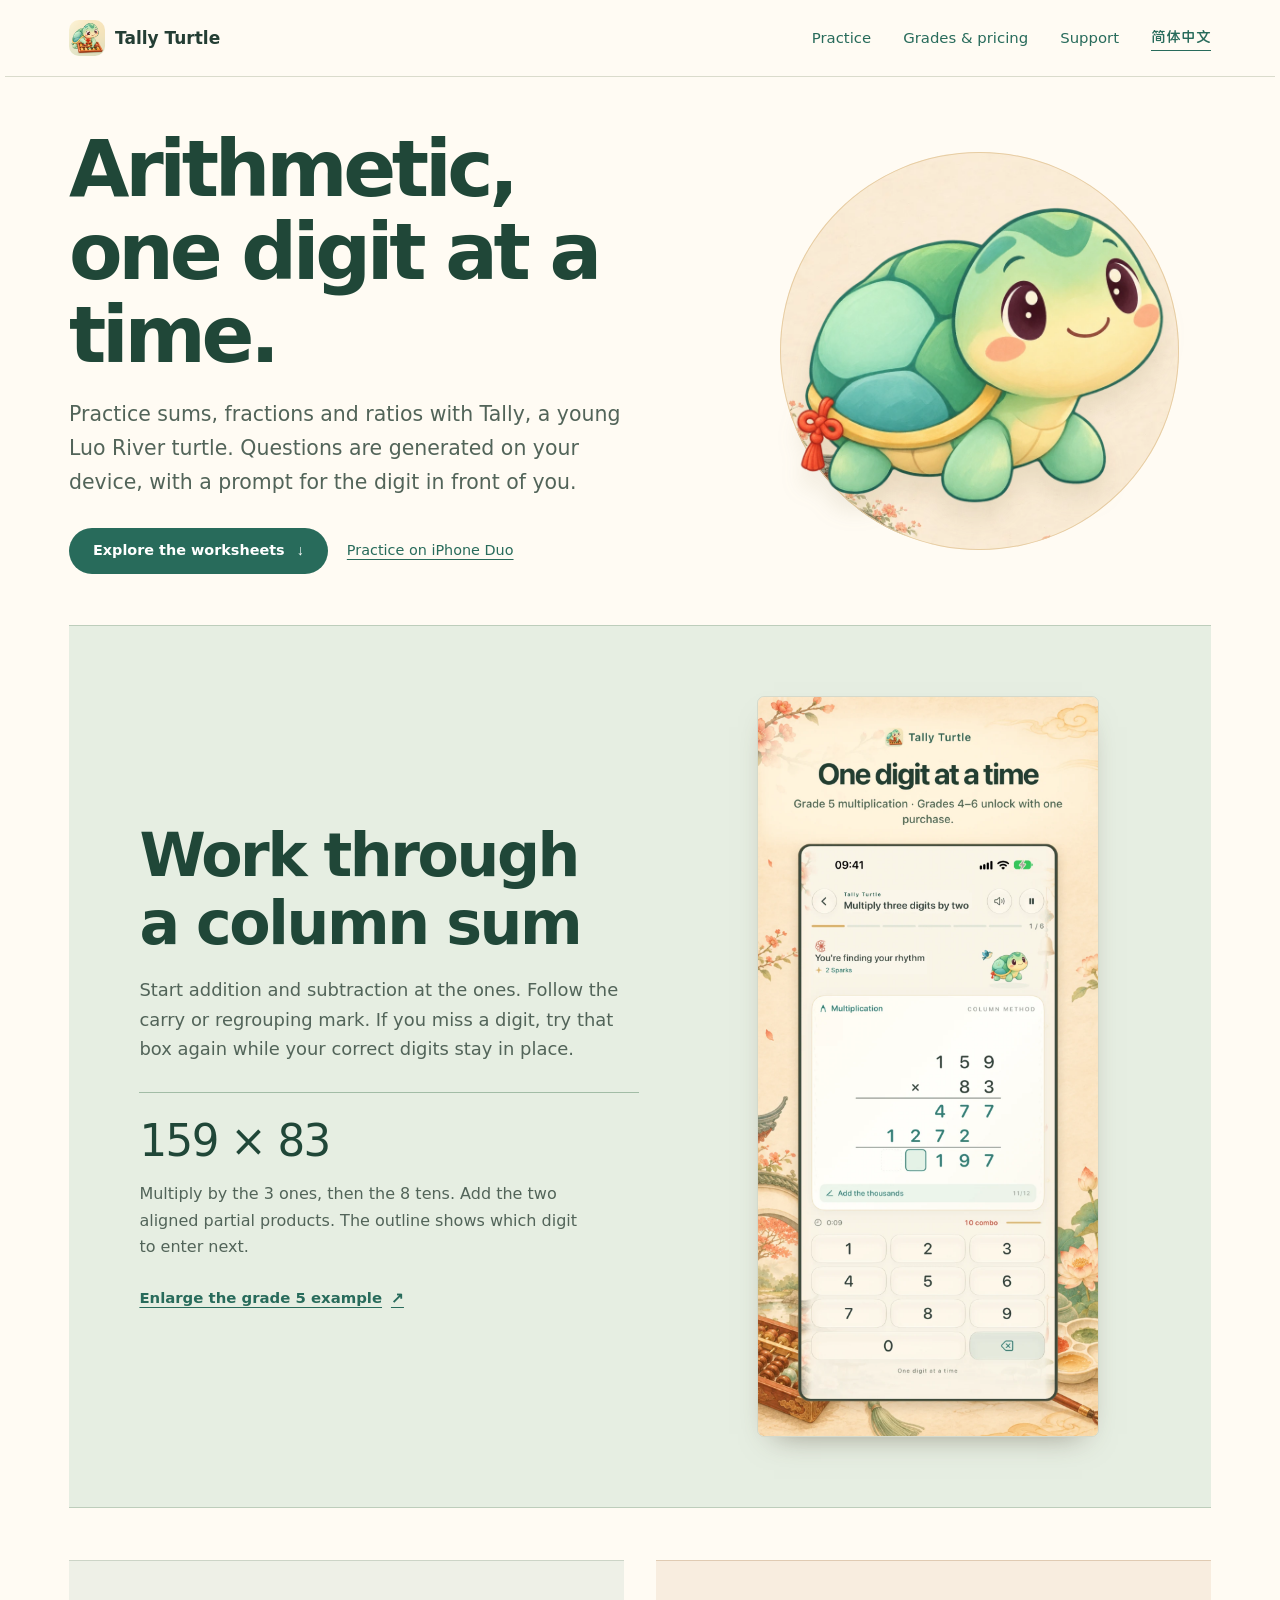
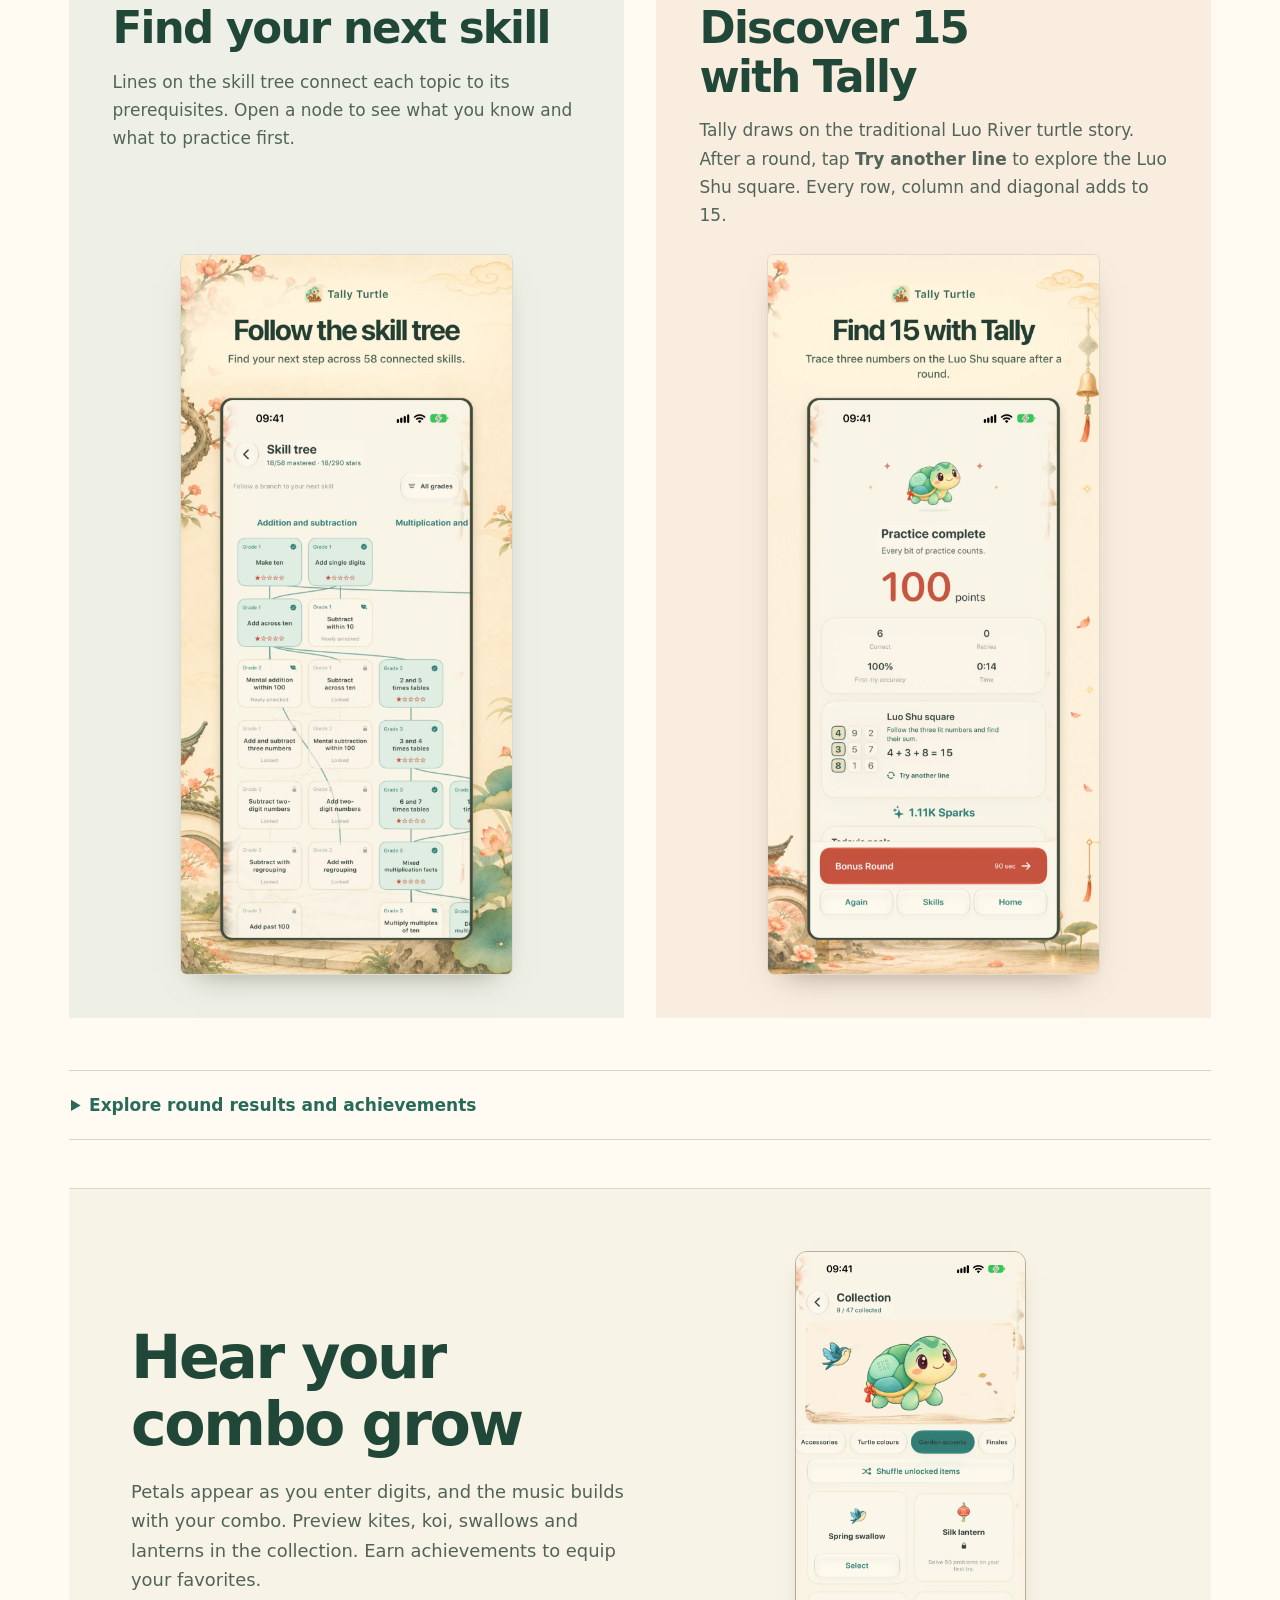
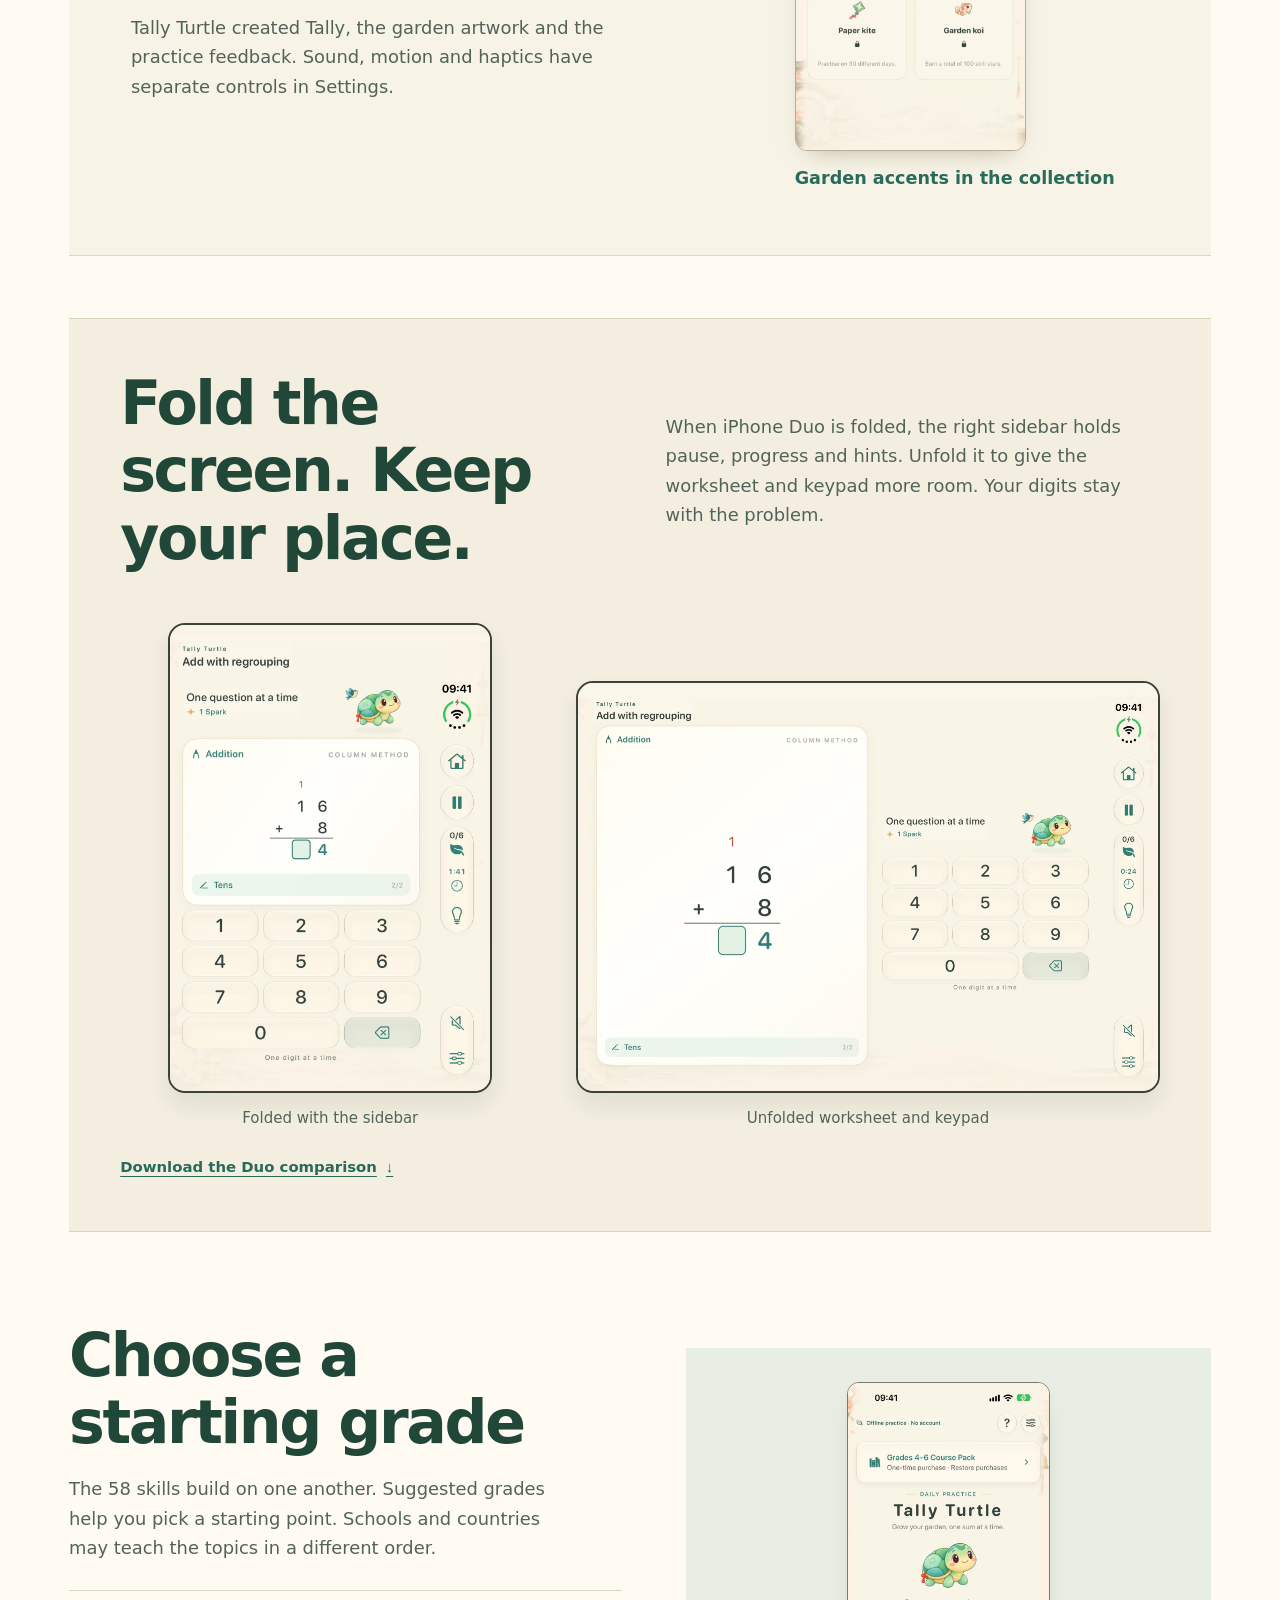
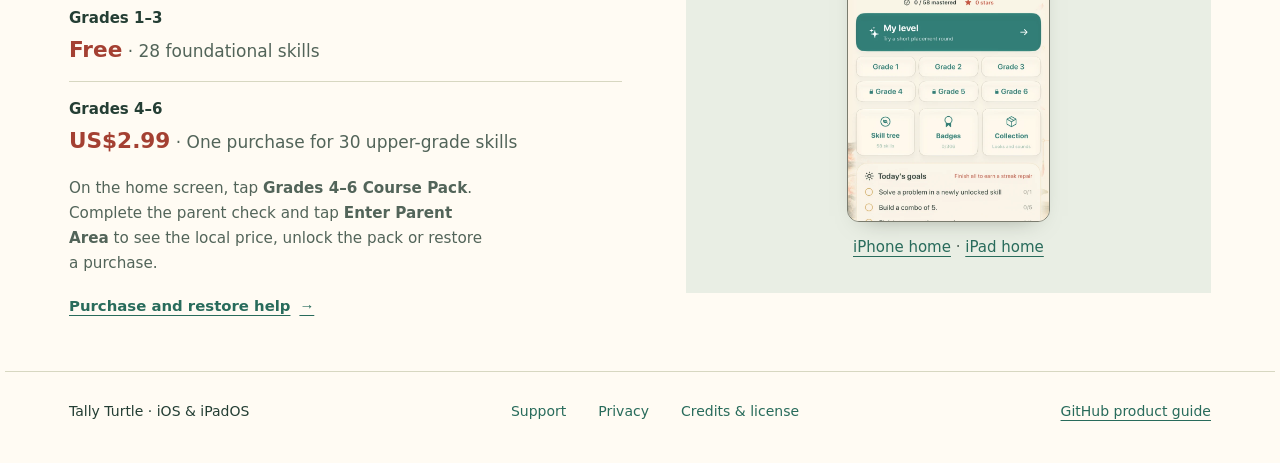
==== commit d3de8a54: "Publish Tally Turtle in English and Simplified Chinese" ====
--- a/en/index.html
+++ b/en/index.html
@@ -3,7 +3,7 @@
 <head>
   <meta charset="utf-8">
   <meta name="viewport" content="width=device-width,initial-scale=1">
-  <title>SumGarden · Arithmetic practice</title>
+  <title>Tally Turtle · Arithmetic practice</title>
   <meta name="description" content="Enter column sums digit by digit and follow a tree of 58 arithmetic skills on iPhone and iPad. Grades 1–3 are free, with a single purchase for grades 4–6.">
   <link rel="icon" href="../assets/icon.png">
   <link rel="stylesheet" href="../style.css">
@@ -13,7 +13,7 @@
 <body class="showcase-page">
   <a class="skip" href="#main">Skip to content</a>
   <header class="masthead">
-    <a class="brand" href="./"><img src="../assets/icon.png" width="36" height="36" alt="">SumGarden</a>
+    <a class="brand" href="./"><img src="../assets/icon.png" width="36" height="36" alt="">Tally Turtle</a>
     <nav aria-label="Main navigation">
       <a href="#practice">Practice</a>
       <a href="#grades">Grades &amp; pricing</a>
@@ -25,10 +25,10 @@
     <section class="garden-intro">
       <div class="intro-copy">
         <h1>Arithmetic,<br>one digit at a time.</h1>
-        <p>Practice sums, fractions and ratios with Little Luo, a young Luo River turtle. Questions are generated on your device, with a prompt for the digit in front of you.</p>
+        <p>Practice sums, fractions and ratios with Tally, a young Luo River turtle. Questions are generated on your device, with a prompt for the digit in front of you.</p>
         <div class="intro-actions"><a class="action" href="#practice">Explore the worksheets <span aria-hidden="true">↓</span></a><a href="#duo">Practice on iPhone Duo</a></div>
       </div>
-      <div class="hero-art"><img src="../assets/little-luo.webp" width="800" height="731" alt="Little Luo, SumGarden’s jade-green Luo River turtle"></div>
+      <div class="hero-art"><img src="../assets/little-luo.webp" width="800" height="731" alt="Tally, Tally Turtle’s jade-green Luo River turtle"></div>
     </section>
 
     <section id="practice" class="feature-major" aria-labelledby="method-title">
@@ -51,15 +51,15 @@
         <figure><a class="art-print" href="../assets/en-feature-tree.webp"><img src="../assets/en-feature-tree.webp" width="870" height="1890" loading="lazy" alt="The real skill tree, showing earned stars and the paths between topics."></a></figure>
       </section>
       <section class="feature-story growth-story" aria-labelledby="growth-title">
-        <div class="story-copy"><h2 id="growth-title">Discover 15 with Little Luo</h2>
-        <p>Little Luo draws on the traditional Luo River turtle story. After a round, tap <strong>Try another line</strong> to explore the Lo Shu square. Every row, column and diagonal adds to 15.</p></div>
-        <figure><a class="art-print" href="../assets/en-feature-growth.webp"><img src="../assets/en-feature-growth.webp" width="870" height="1890" loading="lazy" alt="The real Lo Shu square highlights 4, 3 and 8 in one column. The three numbers add to 15."></a></figure>
+        <div class="story-copy"><h2 id="growth-title">Discover 15 with Tally</h2>
+        <p>Tally draws on the traditional Luo River turtle story. After a round, tap <strong>Try another line</strong> to explore the Luo Shu square. Every row, column and diagonal adds to 15.</p></div>
+        <figure><a class="art-print" href="../assets/en-feature-growth.webp"><img src="../assets/en-feature-growth.webp" width="870" height="1890" loading="lazy" alt="The real Luo Shu square highlights 4, 3 and 8 in one column. The three numbers add to 15."></a></figure>
       </section>
     </div>
 
     <details class="collection-drawer"><summary>Explore round results and achievements</summary><div class="album"><figure><a href="../assets/en-badges.webp"><img src="../assets/en-badges.webp" width="750" height="1630" loading="lazy" alt="Achievements"></a><figcaption><strong>Achievements</strong><br>Review achievements earned through practice, skill and speed.</figcaption></figure><figure><a href="../assets/en-results.webp"><img src="../assets/en-results.webp" width="750" height="1630" loading="lazy" alt="Round results"></a><figcaption><strong>Round results</strong><br>Check the score, time and progress for this round.</figcaption></figure></div></details>
 
-    <section id="feedback" class="heritage-feature"><div><h2>Hear your combo grow</h2><p>Petals appear as you enter digits, and the music builds with your combo. Preview kites, koi, swallows and lanterns in the collection. Earn achievements to equip your favorites.</p><p>SumGarden created Little Luo, the garden artwork and the practice feedback. Sound, motion and haptics have separate controls in Settings.</p></div><figure><a href="../assets/en-collection.webp"><img loading="lazy" src="../assets/en-collection.webp" width="750" height="1630" alt="Little Luo and the collection of kites, koi, swallows and lanterns"></a><figcaption>Garden accents in the collection</figcaption></figure></section>
+    <section id="feedback" class="heritage-feature"><div><h2>Hear your combo grow</h2><p>Petals appear as you enter digits, and the music builds with your combo. Preview kites, koi, swallows and lanterns in the collection. Earn achievements to equip your favorites.</p><p>Tally Turtle created Tally, the garden artwork and the practice feedback. Sound, motion and haptics have separate controls in Settings.</p></div><figure><a href="../assets/en-collection.webp"><img loading="lazy" src="../assets/en-collection.webp" width="750" height="1630" alt="Tally and the collection of kites, koi, swallows and lanterns"></a><figcaption>Garden accents in the collection</figcaption></figure></section>
 
     <section id="duo" class="duo duo-feature" aria-labelledby="duo-title">
       <div class="section-heading">
@@ -93,7 +93,7 @@
       </figure>
     </section>
   </main>
-  <footer><span>SumGarden · iOS &amp; iPadOS</span>
+  <footer><span>Tally Turtle · iOS &amp; iPadOS</span>
     <nav aria-label="Support and license"><a href="support/">Support</a><a href="privacy/">Privacy</a><a href="credits/">Credits &amp; license</a></nav>
     <a href="https://github.com/GPTAlgoPro/SumGarden-Guide#readme">GitHub product guide</a>
   </footer>
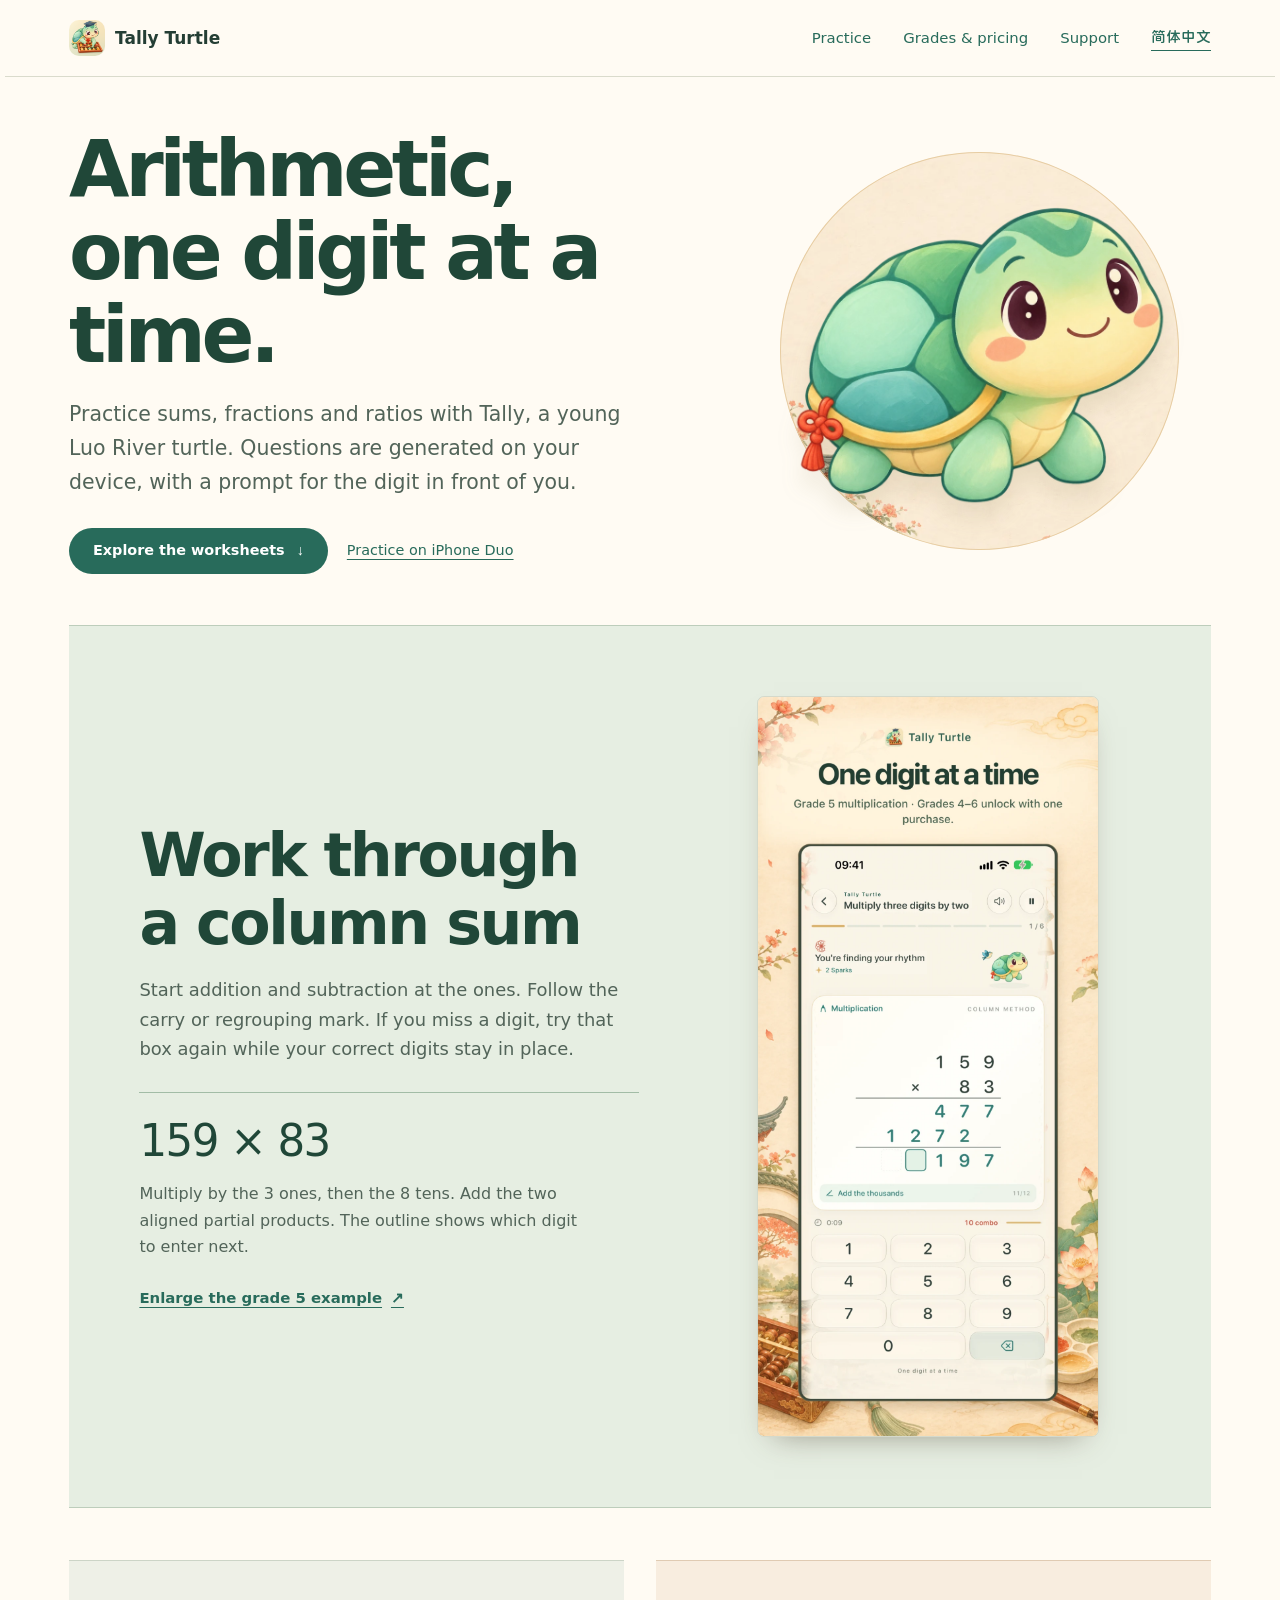
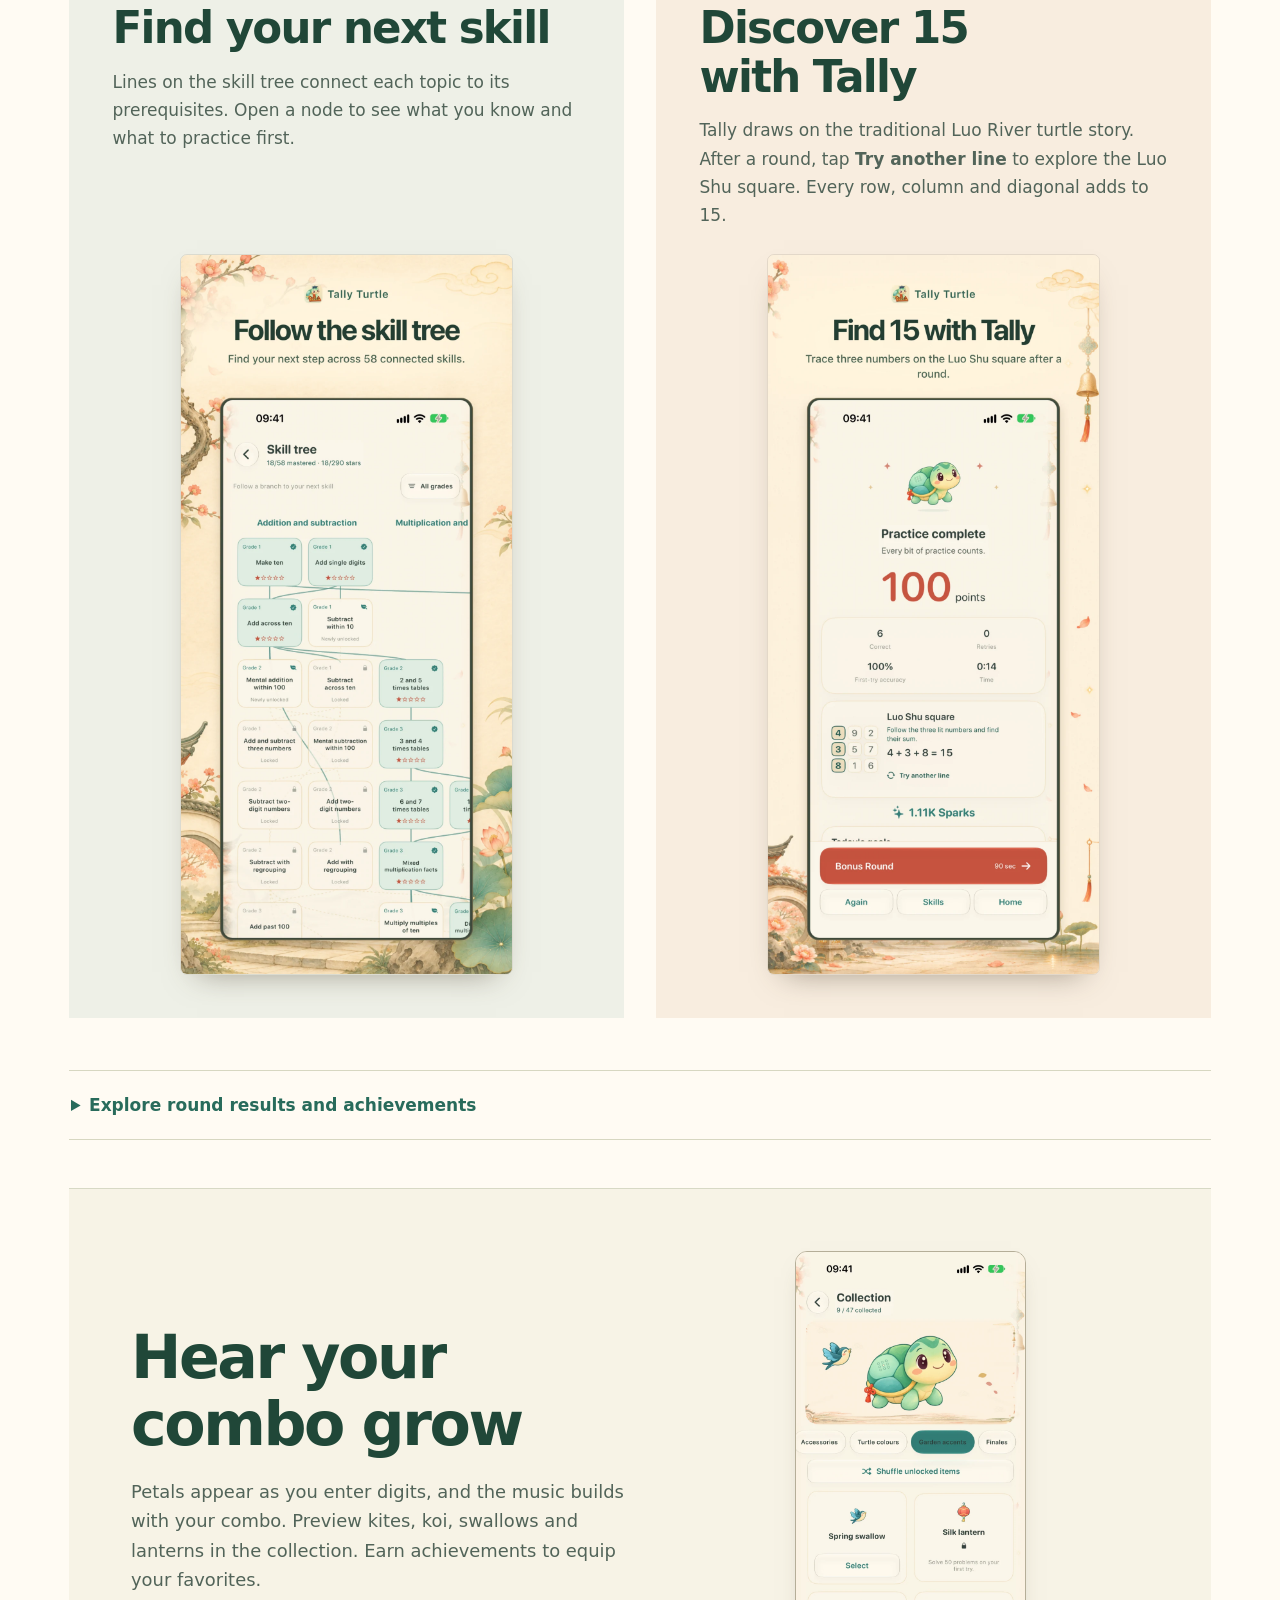
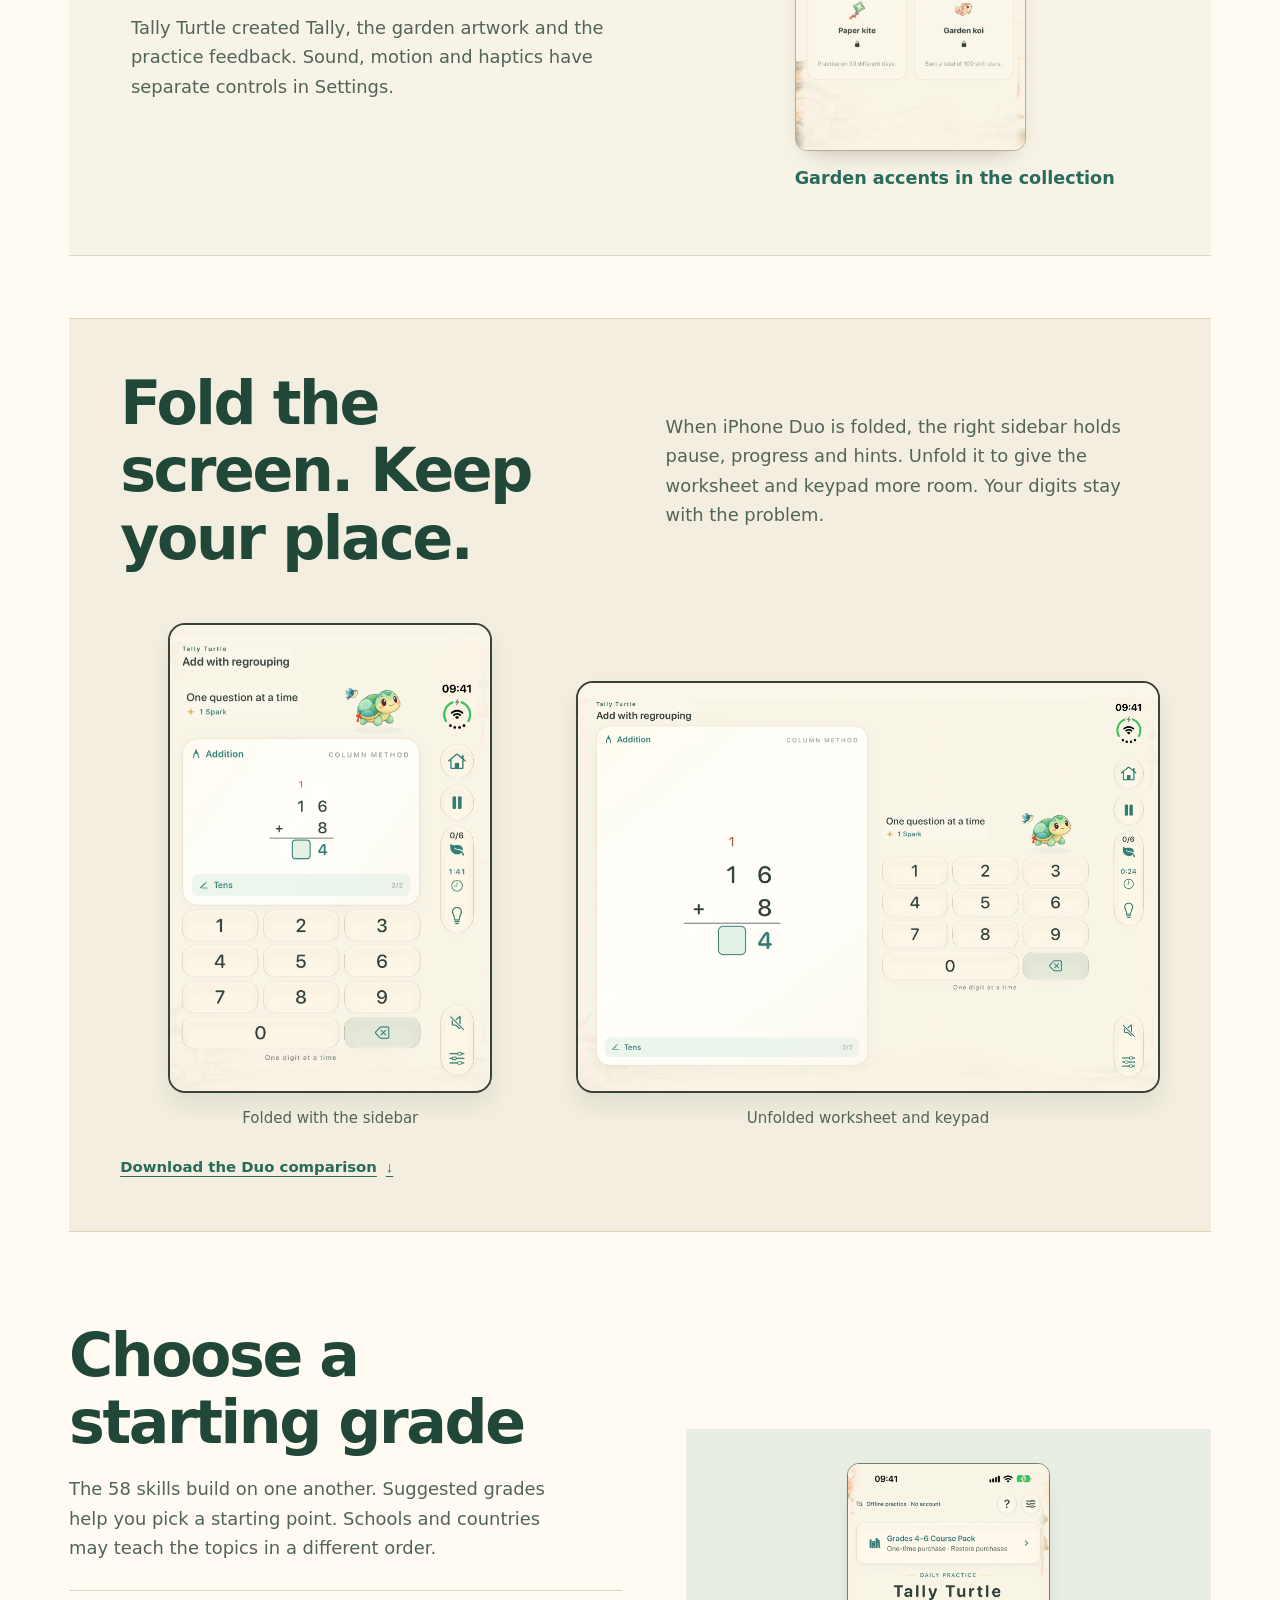
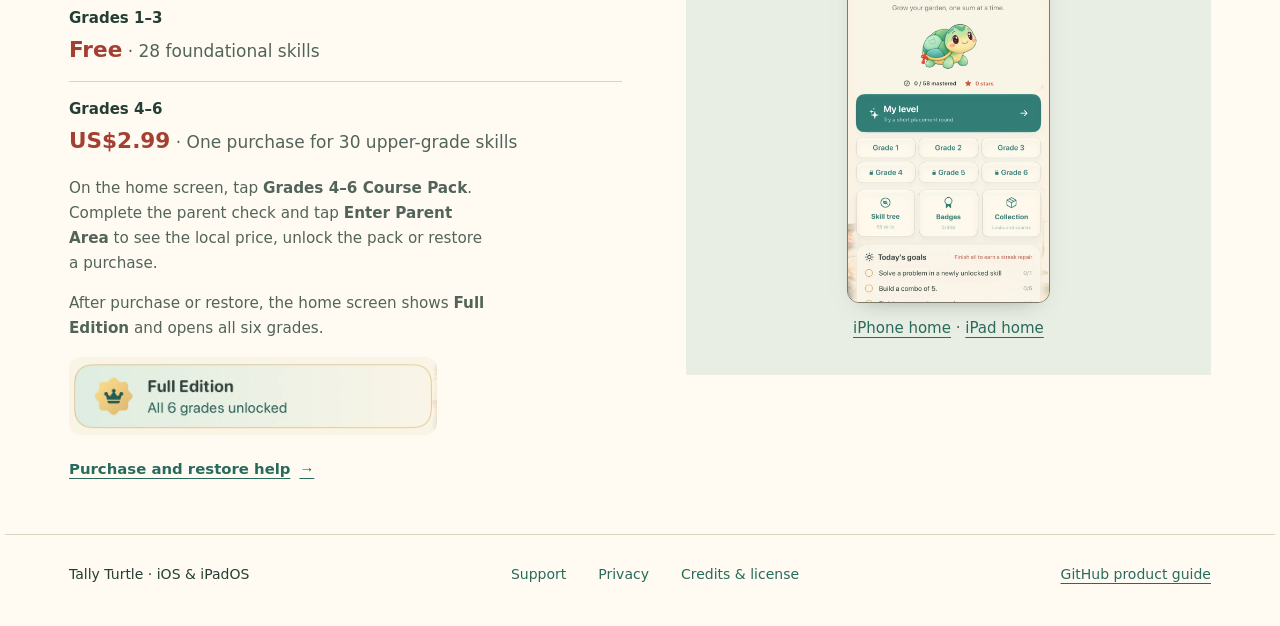
==== commit 30cd67d8: "Show the Full Edition home screen and update Tally’s graduation cap" ====
--- a/en/index.html
+++ b/en/index.html
@@ -82,6 +82,8 @@
           <dt>Grades 4–6</dt><dd><strong>US$2.99</strong> · One purchase for 30 upper-grade skills</dd>
         </dl>
         <p class="purchase-note">On the home screen, tap <strong>Grades 4–6 Course Pack</strong>. Complete the parent check and tap <strong>Enter Parent Area</strong> to see the local price, unlock the pack or restore a purchase.</p>
+        <p class="purchase-note">After purchase or restore, the home screen shows <strong>Full Edition</strong> and opens all six grades.</p>
+        <a class="edition-card" href="../assets/en-full-edition.webp"><img src="../assets/en-edition-card.webp" width="850" height="181" loading="lazy" alt="Full Edition · All 6 grades unlocked. View the full iPhone screenshot."></a>
         <a class="detail-link" href="support/">Purchase and restore help <span aria-hidden="true">→</span></a>
       </div>
       <figure class="grade-screen">
--- a/showcase.css
+++ b/showcase.css
@@ -69,6 +69,8 @@
 .course-prices dd { margin: 4px 0 16px; color: var(--dim); }
 .course-prices strong { color: var(--red); font: 600 1.35rem/1.35 var(--garden-type); }
 .grades-feature .purchase-note { font-size: .95rem; }
+.edition-card { display: block; max-width: 23rem; margin: 12px 0 19px; }
+.edition-card img { display: block; width: 100%; height: auto; border-radius: 12px; }
 .grade-screen { padding: clamp(14px, 3vw, 34px); background: var(--mist); }
 .grade-screen picture img { width:auto; height:auto; max-height: min(440px, 47vw); margin:auto; border:1px solid #7a7b6e; border-radius:12px; box-shadow:0 10px 23px -16px #363f2f8f; }
 :lang(zh-Hans) .landing h1, :lang(zh-Hans) .landing h2 { letter-spacing: -.035em; line-height: 1.21; }
